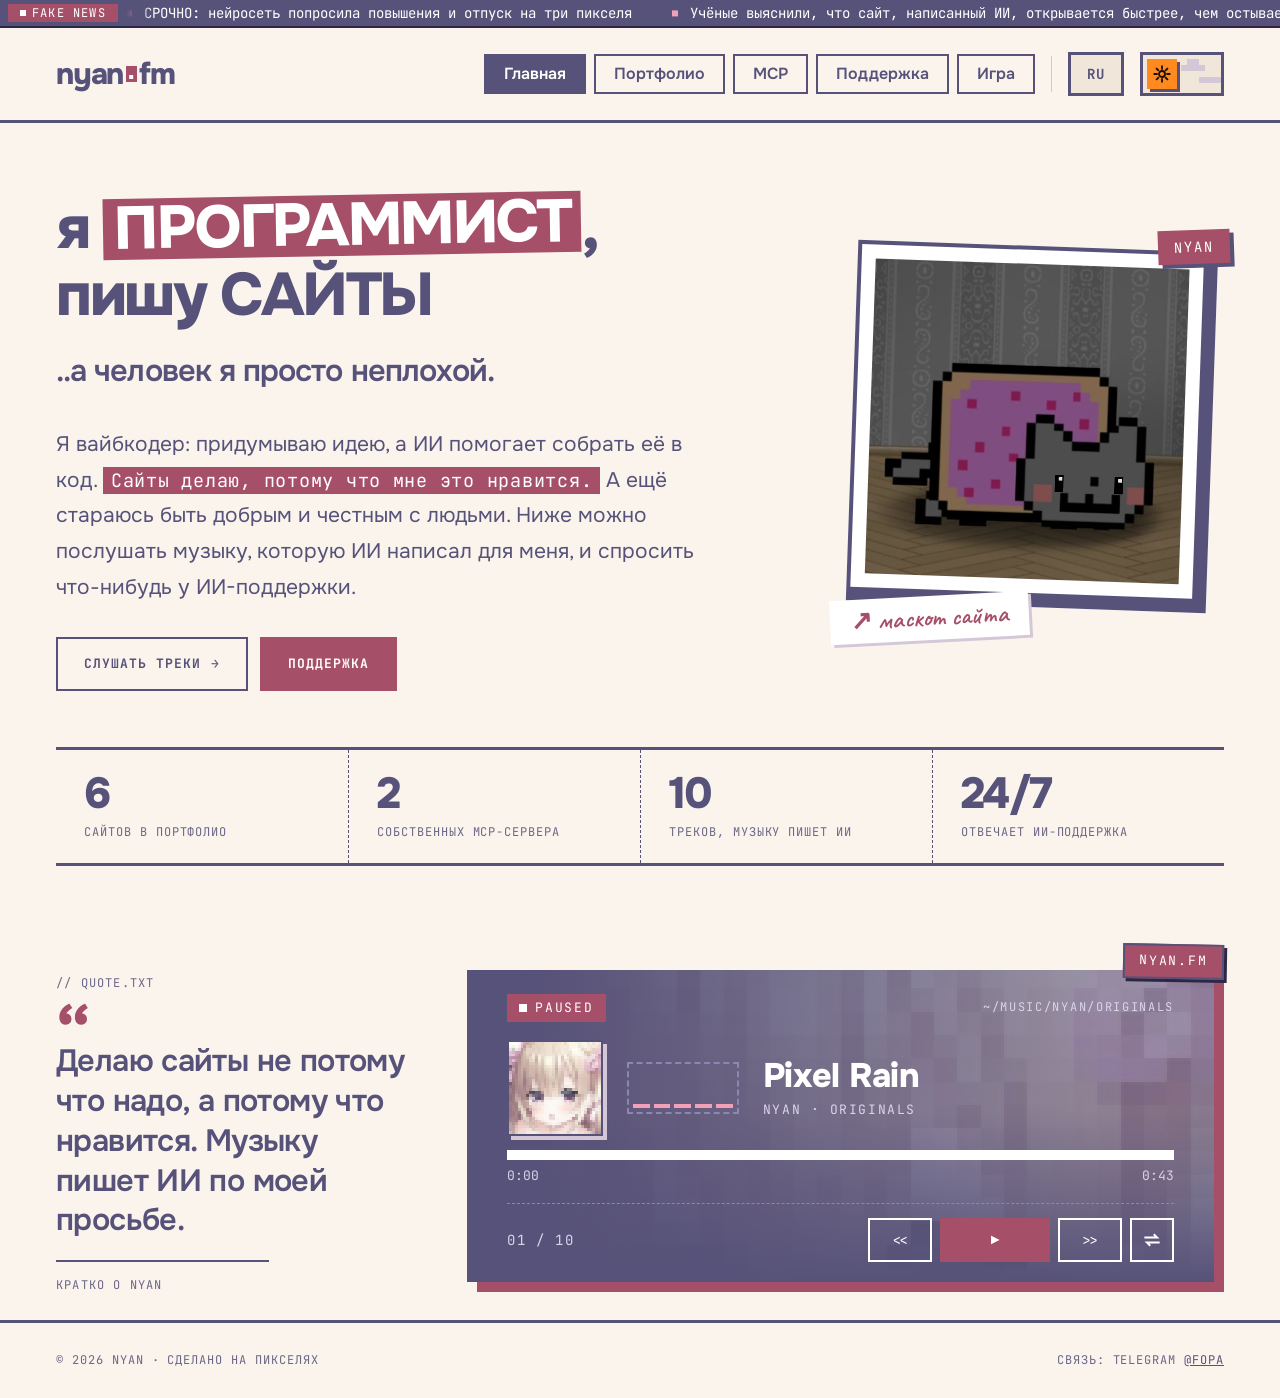
==== index.html @ 2ff84d1d "Rename brand FOPKA to NYAN Co-Authored-By: Claude Sonnet 5.5 <noreply@anthropic.com>" ====
<!doctype html>
<html lang="ru">
<head>
  <meta charset="utf-8">
  <meta name="viewport" content="width=device-width, initial-scale=1">
  <title>NYAN</title>
  <meta name="description" content="Пиксельный уголок NYAN: музыка, цитаты и ИИ-поддержка">
  <link rel="canonical" href="https://aleks-fw.github.io/mysite/">
  <meta property="og:type" content="website">
  <meta property="og:title" content="NYAN">
  <meta property="og:description" content="Пиксельный уголок NYAN: музыка, цитаты, игра и ИИ-поддержка">
  <meta property="og:url" content="https://aleks-fw.github.io/mysite/">
  <meta property="og:image" content="https://aleks-fw.github.io/mysite/cat-open.png">
  <meta name="twitter:card" content="summary">
  <script>
    // по умолчанию светлая тема; при переходе между страницами она приходит из ссылки (?theme=), при обновлении страницы сбрасывается на светлую
    var t = "light", m = /[?&]theme=(dark|light)/.exec(location.search), nav = null;
    try { nav = performance.getEntriesByType("navigation")[0]; } catch (e) {}
    if (m && !(nav && nav.type === "reload")) t = m[1];
    document.documentElement.setAttribute("data-theme", t);
  </script>
  <link rel="stylesheet" href="fonts/fonts.css">
  <link rel="icon" href="data:image/svg+xml,%3Csvg%20xmlns=%22http://www.w3.org/2000/svg%22%20viewBox=%220%200%208%208%22%20shape-rendering=%22crispEdges%22%3E%3Crect%20width=%228%22%20height=%228%22%20fill=%22%23575279%22/%3E%3Crect%20x=%221%22%20y=%221%22%20width=%221%22%20height=%221%22%20fill=%22%23faf4ed%22/%3E%3Crect%20x=%221%22%20y=%222%22%20width=%221%22%20height=%221%22%20fill=%22%23faf4ed%22/%3E%3Crect%20x=%221%22%20y=%223%22%20width=%221%22%20height=%221%22%20fill=%22%23faf4ed%22/%3E%3Crect%20x=%221%22%20y=%224%22%20width=%221%22%20height=%221%22%20fill=%22%23faf4ed%22/%3E%3Crect%20x=%221%22%20y=%225%22%20width=%221%22%20height=%221%22%20fill=%22%23faf4ed%22/%3E%3Crect%20x=%224%22%20y=%221%22%20width=%221%22%20height=%221%22%20fill=%22%23faf4ed%22/%3E%3Crect%20x=%224%22%20y=%222%22%20width=%221%22%20height=%221%22%20fill=%22%23faf4ed%22/%3E%3Crect%20x=%224%22%20y=%223%22%20width=%221%22%20height=%221%22%20fill=%22%23faf4ed%22/%3E%3Crect%20x=%224%22%20y=%224%22%20width=%221%22%20height=%221%22%20fill=%22%23faf4ed%22/%3E%3Crect%20x=%224%22%20y=%225%22%20width=%221%22%20height=%221%22%20fill=%22%23faf4ed%22/%3E%3Crect%20x=%222%22%20y=%222%22%20width=%221%22%20height=%221%22%20fill=%22%23faf4ed%22/%3E%3Crect%20x=%222%22%20y=%223%22%20width=%221%22%20height=%221%22%20fill=%22%23faf4ed%22/%3E%3Crect%20x=%223%22%20y=%223%22%20width=%221%22%20height=%221%22%20fill=%22%23faf4ed%22/%3E%3Crect%20x=%223%22%20y=%224%22%20width=%221%22%20height=%221%22%20fill=%22%23faf4ed%22/%3E%3Crect%20x=%225%22%20y=%225%22%20width=%222%22%20height=%222%22%20fill=%22%23a64f69%22/%3E%3Crect%20x=%225%22%20y=%226%22%20width=%221%22%20height=%221%22%20fill=%22%23ffffff%22/%3E%3C/svg%3E">
  <link rel="stylesheet" href="style.css">
  <link rel="stylesheet" href="game/game.css">
  <link rel="stylesheet" href="tracks-menu.css">
</head>
<body id="top">
  <div class="news" role="region" aria-label="Новости">
    <div class="news__label">FAKE NEWS</div>
    <div class="news__view">
      <div class="news__move">
      <div class="news__track"><span>СРОЧНО: нейросеть попросила повышения и отпуск на три пикселя</span><span>Учёные выяснили, что сайт, написанный ИИ, открывается быстрее, чем остывает чай</span><span>Курс пиксельного рубля вырос на 2 квадрата</span><span>Ночью в игре «Антивирус» заметили вирус, который сам себя ловит. Мы его не трогали</span><span>Поддержка NYAN отвечает так быстро, что иногда успевает ответить до вопроса</span><span>В Москве задержан баг: он выдавал себя за фичу</span><span>Эксперты советуют: если сайт не открывается, нажмите F5 и подумайте о хорошем</span></div>
      <div class="news__track" aria-hidden="true"><span>СРОЧНО: нейросеть попросила повышения и отпуск на три пикселя</span><span>Учёные выяснили, что сайт, написанный ИИ, открывается быстрее, чем остывает чай</span><span>Курс пиксельного рубля вырос на 2 квадрата</span><span>Ночью в игре «Антивирус» заметили вирус, который сам себя ловит. Мы его не трогали</span><span>Поддержка NYAN отвечает так быстро, что иногда успевает ответить до вопроса</span><span>В Москве задержан баг: он выдавал себя за фичу</span><span>Эксперты советуют: если сайт не открывается, нажмите F5 и подумайте о хорошем</span></div>
      </div>
    </div>
  </div>

  <header class="top">
    <div class="wrap top__in">
      <a class="logo" href="#top" aria-label="NYAN, на главную">nyan<i class="logo__dot" aria-hidden="true"></i>fm</a>
      <div class="top__right">
        <nav class="nav" aria-label="Разделы">
          <a class="nav__a is-active" href="#top">Главная</a>
          <a class="nav__a" href="#/portfolio">Портфолио</a>
          <a class="nav__a" href="#/mcp">MCP</a>
          <a class="nav__a" href="#/support">Поддержка</a>
          <a class="nav__a" href="#/game" id="gameLink">Игра</a>
        </nav>
        <span class="top__sep" aria-hidden="true"></span>
        <div class="lang-slot"><button class="lang" id="lang" type="button" aria-label="Сменить язык" title="Сменить язык"><span class="lang__next" aria-hidden="true">EN</span><span class="lang__cur">RU</span></button></div>
        <button class="theme" id="theme" type="button" aria-label="Сменить тему" aria-pressed="false" title="Сменить тему"><span class="theme__sky" aria-hidden="true"></span><span class="theme__thumb" aria-hidden="true"><svg class="theme__sun" viewBox="0 0 24 24" width="18" height="18" aria-hidden="true" fill="none" stroke="currentColor" stroke-width="2.4" stroke-linecap="square"><circle cx="12" cy="12" r="4"/><path d="M12 2v3M12 19v3M2 12h3M19 12h3M4.9 4.9l2.1 2.1M17 17l2.1 2.1M4.9 19.1L7 17M17 7l2.1-2.1"/></svg><svg class="theme__moon" viewBox="0 0 24 24" width="18" height="18" aria-hidden="true" fill="none" stroke="currentColor" stroke-width="2.4" stroke-linejoin="miter"><path d="M20 14.5A8.5 8.5 0 0 1 9.5 4 8.5 8.5 0 1 0 20 14.5z"/></svg></span></button>
      </div>
    </div>
  </header>

  <main class="wrap">
    <div class="view" data-view="home">
    <section class="hero" id="home">
      <div class="hero__text">
        <h1><span class="nw">я <span class="mark">ПРОГРАММИСТ</span>,</span><br><span class="nw">пишу САЙТЫ</span></h1>
        <p class="sub-h">..а человек я просто неплохой.</p>
        <p class="lead">Я вайбкодер: придумываю идею, а ИИ помогает собрать её в код. <span class="hl">Сайты делаю, потому что мне это нравится.</span> А ещё стараюсь быть добрым и честным с людьми. Ниже можно послушать музыку, которую ИИ написал для меня, и спросить что-нибудь у ИИ-поддержки.</p>
        <div class="hero__btns">
          <button class="hbtn" id="openTracks" type="button" aria-haspopup="dialog">Слушать треки &rarr;</button>
          <button class="hbtn hbtn--pink" id="heroChat" type="button">Поддержка</button>
        </div>
      </div>
      <figure class="photo">
        <span class="photo__tag">NYAN</span>
        <div class="photo__frame">
          <img class="cat cat--open" src="cat-open.png" width="511" height="513" alt="Пиксельный кот на тосте с радугой, глаза открыты">
          <img class="cat cat--closed" src="cat-closed.png" width="511" height="513" alt="Пиксельный кот на тосте с радугой спит, глаза закрыты">
        </div>
        <figcaption class="photo__cap">&#8599; маскот сайта</figcaption>
      </figure>
    </section>

    <div class="stats" role="list">
      <div class="stat" role="listitem"><b>6</b><span>сайтов в портфолио</span></div>
      <div class="stat" role="listitem"><b>2</b><span>собственных MCP-сервера</span></div>
      <div class="stat" role="listitem"><b>10</b><span>треков, музыку пишет ИИ</span></div>
      <div class="stat" role="listitem"><b>24/7</b><span>отвечает ИИ-поддержка</span></div>
    </div>

    <div class="screen2" id="music">
    <div class="row">
      <figure class="quote">
        <div class="cap">// QUOTE.TXT</div>
        <blockquote>
          <span class="quote__mark" aria-hidden="true">&ldquo;</span>
          Делаю сайты не потому что надо, а потому что нравится. Музыку пишет ИИ по моей просьбе.
        </blockquote>
        <div class="quote__line"></div>
        <figcaption class="cap">КРАТКО О NYAN</figcaption>
      </figure>

      <section class="player" aria-label="Музыкальный плеер">
        <div class="player__bg" id="playerBg" aria-hidden="true"></div>
        <span class="stamp">NYAN.FM</span>
        <div class="player__top">
          <span class="state" id="state"><i></i><b id="stateText">PAUSED</b></span>
          <span class="path">~/MUSIC/NYAN/ORIGINALS</span>
        </div>
        <div class="player__main">
          <img class="cover" id="cover" src="img/tracks/a1.png" width="96" height="96" alt="Аватарка трека">
          <div class="eq" id="eq" aria-hidden="true"><i></i><i></i><i></i><i></i><i></i></div>
          <div class="meta">
            <div class="title" id="title">Pixel Rain</div>
            <div class="sub" id="sub">NYAN · ORIGINALS</div>
          </div>
        </div>
        <div class="bar" id="bar" role="progressbar" aria-label="Прогресс трека" aria-valuemin="0" aria-valuemax="100" aria-valuenow="0"><div class="bar__fill" id="fill"></div></div>
        <div class="times"><span id="tCur">0:00</span><span id="tTot">0:00</span></div>
        <div class="player__foot">
          <span class="num" id="num">01 / 10</span>
          <div class="ctl">
            <button class="pbtn" id="prev" type="button" aria-label="Предыдущий трек">&lt;&lt;</button>
            <button class="pbtn pbtn--main" id="play" type="button" aria-label="Играть или пауза">&#9654;</button>
            <button class="pbtn" id="next" type="button" aria-label="Следующий трек">&gt;&gt;</button>
            <button class="pbtn pbtn--mode" id="mode" data-modebtn type="button"><svg class="m-repeat" viewBox="0 0 24 24" width="20" height="20" aria-hidden="true" fill="none" stroke="currentColor" stroke-width="2.4" stroke-linecap="square"><path d="M4 9h14l-3-3M20 15H6l3 3"/></svg><svg class="m-order" viewBox="0 0 24 24" width="20" height="20" aria-hidden="true" fill="none" stroke="currentColor" stroke-width="2.4" stroke-linecap="square"><path d="M4 5v14M8 12h12m-5-5l5 5-5 5"/></svg><svg class="m-random" viewBox="0 0 24 24" width="20" height="20" aria-hidden="true" fill="none" stroke="currentColor" stroke-width="2.4" stroke-linecap="square"><path d="M3 7h4l10 10h4M3 17h4l3-3M14 10l3-3h4M18 4l3 3-3 3M18 14l3 3-3 3"/></svg></button>
          </div>
        </div>
      </section>
    </div>
    </div>
    </div>

    <div class="view" data-view="portfolio" hidden>
    <section class="folio" aria-labelledby="folioTitle">
      <div class="folio__head">
        <h2 role="heading" aria-level="1" id="folioTitle">мои <span class="mark mark--sm">РАБОТЫ</span></h2>
        <p class="cap">// PORTFOLIO &middot; сайты и MCP-серверы</p>
      </div>
      <ul class="folio__grid">
        <li class="work">
          <span class="work__tag">САЙТ</span>
          <h2>Анна Светлова, семейный психолог</h2>
          <p>Сайт для индивидуальных и семейных консультаций.</p>
          <a class="work__link" href="https://aleks-fw.github.io/psix-sait/" target="_blank" rel="noopener">Открыть &rarr;</a>
        </li>
        <li class="work">
          <span class="work__tag">САЙТ</span>
          <h2>BASELINE, дома под ключ</h2>
          <p>Сайт строительной компании, которая строит дома под ключ.</p>
          <a class="work__link" href="https://aleks-fw.github.io/stroy-sait/" target="_blank" rel="noopener">Открыть &rarr;</a>
        </li>
        <li class="work">
          <span class="work__tag">САЙТ</span>
          <h2>Здрасьте, гости</h2>
          <p>Сайт кафе в городе: меню, отзывы, контакты.</p>
          <a class="work__link" href="https://aleks-fw.github.io/demo-cafe/" target="_blank" rel="noopener">Открыть &rarr;</a>
        </li>
        <li class="work">
          <span class="work__tag">САЙТ</span>
          <h2>FORGE Athletic Club</h2>
          <p>Сайт фитнес-клуба с тренировками.</p>
          <a class="work__link" href="https://aleks-fw.github.io/sport-demo/" target="_blank" rel="noopener">Открыть &rarr;</a>
        </li>
        <li class="work">
          <span class="work__tag">САЙТ</span>
          <h2>NOVA</h2>
          <p>Учебный интернет-магазин одежды.</p>
          <a class="work__link" href="https://aleks-fw.github.io/market/" target="_blank" rel="noopener">Открыть &rarr;</a>
        </li>
        <li class="work">
          <span class="work__tag">САЙТ</span>
          <h2>Hairbar, барбершоп</h2>
          <p>Сайт стильного и модного барбершопа в Краснодаре.</p>
          <a class="work__link" href="https://aleks657111-maker.github.io/Hairbar/" target="_blank" rel="noopener">Открыть &rarr;</a>
        </li>
        <li class="work work--mcp">
          <span class="work__tag">MCP</span>
          <h2>CodeCheck MCP</h2>
          <p>Проверяет готовый сайт в настоящем браузере и находит проблемы с доступностью, скоростью, безопасностью и SEO.</p>
          <a class="work__link" href="https://github.com/aleks-fw/CodeCheck-MCP" target="_blank" rel="noopener">GitHub &rarr;</a>
        </li>
        <li class="work work--mcp">
          <span class="work__tag">MCP</span>
          <h2>CodeQuest MCP</h2>
          <p>Превращает работу над кодом в RPG: уровень, опыт и квесты из реальных проблем в коде.</p>
          <a class="work__link" href="https://github.com/aleks-fw/rpg-game-MCP" target="_blank" rel="noopener">GitHub &rarr;</a>
        </li>
      </ul>
    </section>
    </div>

    <div class="view" data-view="mcp" hidden>
    <section class="mcpp" aria-labelledby="mcpTitle">
      <div class="mcpp__head">
        <h2 role="heading" aria-level="1" id="mcpTitle">мои <span class="mark mark--sm">MCP</span>-серверы</h2>
        <p class="cap">// инструменты, которые я сделал</p>
      </div>
      <div class="mcpp__grid">
        <article class="win">
          <div class="win__bar"><svg class="win__icon" viewBox="0 0 24 24" width="20" height="20" aria-hidden="true" fill="none" stroke="currentColor" stroke-width="2" stroke-linecap="round" stroke-linejoin="round"><circle cx="11" cy="11" r="7"/><path d="M21 21l-4.3-4.3"/><path d="M8 11l2.2 2.2L14.5 9"/></svg><span>codecheck-mcp</span><button class="win__tag" type="button" title="Нажми, чтобы сменить написание">MCP</button><b class="win__px" aria-hidden="true"><s></s><s></s><s></s></b></div>
          <div class="win__body">
            <p class="win__kind">Проверка сайтов</p>
            <h2>CodeCheck MCP</h2>
            <p class="win__text">Проверяет готовый сайт в настоящем браузере на разных размерах экрана и находит проблемы. К каждой находке прикладывает скриншот, чтобы ИИ мог сразу её исправить.</p>
            <div class="win__url">
              <a class="win__link" href="https://github.com/aleks-fw/CodeCheck-MCP" target="_blank" rel="noopener">https://github.com/aleks-fw/CodeCheck-MCP</a>
              <button class="copy" type="button" data-copy="https://github.com/aleks-fw/CodeCheck-MCP" aria-label="Скопировать ссылку" title="Скопировать ссылку"><svg class="copy__ico copy__ico--copy" viewBox="0 0 24 24" width="22" height="22" aria-hidden="true" fill="none" stroke="currentColor" stroke-width="2" stroke-linejoin="round"><rect x="9" y="9" width="12" height="12" rx="2"/><path d="M5 15H4a1 1 0 0 1-1-1V4a1 1 0 0 1 1-1h10a1 1 0 0 1 1 1v1"/></svg><svg class="copy__ico copy__ico--ok" viewBox="0 0 24 24" width="22" height="22" aria-hidden="true" fill="none" stroke="currentColor" stroke-width="2.5" stroke-linecap="round" stroke-linejoin="round"><path d="M5 12.5l4.5 4.5L19 7.5"/></svg></button>
            </div>
            <ul class="win__chips"><li>Браузер Playwright</li><li>Доступность</li><li>Скорость</li><li>Безопасность</li><li>SEO</li></ul>
          </div>
        </article>
        <article class="win">
          <div class="win__bar"><svg class="win__icon" viewBox="0 0 24 24" width="20" height="20" aria-hidden="true" fill="none" stroke="currentColor" stroke-width="2" stroke-linecap="round" stroke-linejoin="round"><path d="M12 3l2.7 5.6 6.1.9-4.4 4.3 1 6.1L12 17l-5.4 2.9 1-6.1L3.2 9.5l6.1-.9L12 3z"/></svg><span>codequest-mcp</span><button class="win__tag" type="button" title="Нажми, чтобы сменить написание">MCP</button><b class="win__px" aria-hidden="true"><s></s><s></s><s></s></b></div>
          <div class="win__body">
            <p class="win__kind">Игра для разработчика</p>
            <h2>CodeQuest MCP</h2>
            <p class="win__text">Превращает работу над кодом в RPG: у проекта есть уровень, опыт и квесты из реальных проблем в коде. Опыт даётся только после того, как проверка подтвердила, что проблема исправлена.</p>
            <div class="win__url">
              <a class="win__link" href="https://github.com/aleks-fw/rpg-game-MCP" target="_blank" rel="noopener">https://github.com/aleks-fw/rpg-game-MCP</a>
              <button class="copy" type="button" data-copy="https://github.com/aleks-fw/rpg-game-MCP" aria-label="Скопировать ссылку" title="Скопировать ссылку"><svg class="copy__ico copy__ico--copy" viewBox="0 0 24 24" width="22" height="22" aria-hidden="true" fill="none" stroke="currentColor" stroke-width="2" stroke-linejoin="round"><rect x="9" y="9" width="12" height="12" rx="2"/><path d="M5 15H4a1 1 0 0 1-1-1V4a1 1 0 0 1 1-1h10a1 1 0 0 1 1 1v1"/></svg><svg class="copy__ico copy__ico--ok" viewBox="0 0 24 24" width="22" height="22" aria-hidden="true" fill="none" stroke="currentColor" stroke-width="2.5" stroke-linecap="round" stroke-linejoin="round"><path d="M5 12.5l4.5 4.5L19 7.5"/></svg></button>
            </div>
            <ul class="win__chips"><li>Уровни 1–50</li><li>Опыт и статы</li><li>Квесты из кода</li><li>Проверка сканером</li></ul>
          </div>
        </article>
      </div>
    </section>
    </div>

    <div class="view" data-view="support" hidden>
    <section class="help" aria-labelledby="helpTitle">
      <div class="os os--center">
        <span class="stamp">SUPPORT.SH</span>
        <h2 role="heading" aria-level="1" id="helpTitle">ИИ-<span class="mark mark--sm">ПОДДЕРЖКА</span></h2>
        <p>Если что-то непонятно, спроси помощника. Он отвечает сразу, в любое время. Пока он работает по готовым ответам, настоящую нейросеть подключим позже.</p>
        <button class="btn btn--pink btn--big" id="openChat" type="button">ПОДДЕРЖКА</button>
        <span class="status"><i class="dot"></i> онлайн</span>
        <pre class="term" aria-hidden="true">$ uname -a
&gt; nyan-os 1.0
$ ./support.sh
[ INFO  ]  loading answers
[ INFO  ]  mounting /home/fopa
[ READY ]  welcome back</pre>
      </div>
    </section>
    </div>
    <div class="view" data-view="game" hidden>
      <section class="game" id="gameRoot" aria-label="Игра"></section>
    </div>
  </main>

  <footer class="foot">
    <div class="wrap"><span>© 2026 NYAN · сделано на пикселях</span><span id="contact">Связь: Telegram <a href="https://t.me/fopa">@fopa</a></span></div>
  </footer>

  <div class="mini" id="mini" role="region" aria-label="Мини-плеер" hidden>
    <div class="player__bg mini__bg" id="miniBg" aria-hidden="true"></div>
    <div class="mini__eq" id="miniEq" aria-hidden="true"><i></i><i></i><i></i></div>
    <div class="mini__meta"><b id="miniTitle">Pixel Rain</b><span id="miniTime">0:00</span></div>
    <button class="mini__btn" id="miniPrev" type="button" aria-label="Предыдущий трек">&lt;&lt;</button>
    <button class="mini__btn mini__btn--main" id="miniPlay" type="button" aria-label="Играть или пауза">&#9654;</button>
    <button class="mini__btn" id="miniNext" type="button" aria-label="Следующий трек">&gt;&gt;</button>
    <button class="mini__close" id="miniClose" type="button" aria-label="Закрыть мини-плеер" title="Закрыть">X</button>
    <div class="mini__bar" aria-hidden="true"><div class="mini__fill" id="miniFill"></div></div>
  </div>

  <div class="tmenu" id="tmenu" hidden>
    <div class="tmenu__back" data-tclose></div>
    <div class="tmenu__box" role="dialog" aria-modal="true" aria-labelledby="tmenuTitle">
      <div class="tmenu__head">
        <button class="tmenu__x tmenu__back-btn" id="tdetBack" type="button" hidden>&larr; Назад</button>
        <h2 id="tmenuTitle">Треки</h2>
        <button class="tmenu__x" type="button" data-tclose aria-label="Закрыть">X</button>
      </div>
      <ol class="tmenu__list" id="tmenuList"></ol>
      <section class="tdet" id="tdet" hidden aria-label="Плеер трека">
        <img class="tdet__art" id="tdetArt" src="img/tracks/a1.png" width="256" height="256" alt="">
        <div class="tdet__meta"><span class="tdet__n" id="tdetN">01</span><b class="tdet__t" id="tdetT"></b><span class="tdet__m" id="tdetM"></span></div>
        <div class="tdet__bar" id="tdetBar" role="slider" tabindex="0" aria-label="Перемотка" aria-valuemin="0" aria-valuemax="100" aria-valuenow="0"><div class="tdet__fill" id="tdetFill"></div></div>
        <div class="tdet__times"><span id="tdetCur">0:00</span><span id="tdetTot">0:00</span></div>
        <div class="tdet__ctl">
          <button class="tmenu__x" id="tdetPrev" type="button" aria-label="Предыдущий трек">&lt;&lt;</button>
          <button class="tmenu__x tdet__play" id="tdetPlay" type="button" aria-label="Играть или пауза">&#9654;</button>
          <button class="tmenu__x" id="tdetNext" type="button" aria-label="Следующий трек">&gt;&gt;</button>
          <button class="tmenu__x tdet__mode" id="tdetMode" data-modebtn type="button"><svg class="m-repeat" viewBox="0 0 24 24" width="20" height="20" aria-hidden="true" fill="none" stroke="currentColor" stroke-width="2.4" stroke-linecap="square"><path d="M4 9h14l-3-3M20 15H6l3 3"/></svg><svg class="m-order" viewBox="0 0 24 24" width="20" height="20" aria-hidden="true" fill="none" stroke="currentColor" stroke-width="2.4" stroke-linecap="square"><path d="M4 5v14M8 12h12m-5-5l5 5-5 5"/></svg><svg class="m-random" viewBox="0 0 24 24" width="20" height="20" aria-hidden="true" fill="none" stroke="currentColor" stroke-width="2.4" stroke-linecap="square"><path d="M3 7h4l10 10h4M3 17h4l3-3M14 10l3-3h4M18 4l3 3-3 3M18 14l3 3-3 3"/></svg></button>
        </div>
        <div class="tdet__rate" id="tdetRate" role="group" aria-label="Скорость"></div>
      </section>
    </div>
  </div>

  <div class="modal" id="modal" hidden>
    <div class="modal__back" data-close></div>
    <div class="chat" role="dialog" aria-modal="true" aria-labelledby="chatTitle">
      <div class="chat__head">
        <span id="chatTitle">ИИ-ПОДДЕРЖКА</span>
        <button class="snd" id="sound" type="button" aria-pressed="true">ЗВУК: ВКЛ</button>
        <button class="x" type="button" data-close aria-label="Закрыть">X</button>
      </div>
      <div class="chat__log" id="log" aria-live="polite"></div>
      <div class="chat__quick" id="quick"></div>
      <form class="chat__form" id="form" autocomplete="off">
        <input id="input" type="text" maxlength="300" placeholder="Напиши вопрос..." aria-label="Сообщение">
        <button class="btn btn--yellow" type="submit">ОК</button>
      </form>
    </div>
  </div>

  <script src="sfx.js"></script>
  <script src="lang.js"></script>
  <script src="theme.js"></script>
  <script src="copy.js"></script>
  <script src="chat.js"></script>
  <script src="tracks-data.js"></script>
  <script src="script.js"></script>
  <script src="tracks-menu.js"></script>
  <script src="game/three.min.js"></script>
  <script src="game/logic.js"></script>
  <script src="game/engine.js"></script>
  <script src="game/audio.js"></script>
  <script src="game/world.js"></script>
  <script src="game/bosses.js"></script>
  <script src="game/play.js"></script>
  <script src="game/lobby.js"></script>
  <script src="game/intro3d.js"></script>
  <script src="game/intro.js"></script>
</body>
</html>
---- fonts/fonts.css ----
@font-face {
  font-family: 'Caveat';
  font-style: normal;
  font-weight: 600;
  font-display: swap;
  src: url(caveat_1.ttf) format('truetype');
}
@font-face {
  font-family: 'JetBrains Mono';
  font-style: normal;
  font-weight: 400;
  font-display: swap;
  src: url(jetbrainsmono_2.ttf) format('truetype');
}
@font-face {
  font-family: 'JetBrains Mono';
  font-style: normal;
  font-weight: 700;
  font-display: swap;
  src: url(jetbrainsmono_3.ttf) format('truetype');
}
@font-face {
  font-family: 'Onest';
  font-style: normal;
  font-weight: 400;
  font-display: swap;
  src: url(onest_4.ttf) format('truetype');
}
@font-face {
  font-family: 'Onest';
  font-style: normal;
  font-weight: 600;
  font-display: swap;
  src: url(onest_5.ttf) format('truetype');
}
@font-face {
  font-family: 'Onest';
  font-style: normal;
  font-weight: 800;
  font-display: swap;
  src: url(onest_6.ttf) format('truetype');
}
---- style.css ----
:root {
  --bg: #faf4ed;
  --bg2: #f0e6d9;
  --line: #575279;
  --line-d: #d4c8d8;
  --ink-d: #2b2745;
  --pink: #a64f69;
  --pink-l: #f2a0b8;
  --orange: #ff8a1f;
  --orange-d: #b85200;
  --text: #575279;
  --muted: #6b6788;
  --sans: "Onest", system-ui, sans-serif;
  --mono: "JetBrains Mono", ui-monospace, monospace;
  --gap: 8px;
  --section: 88px;
  --block: #575279;
  --paper: #ffffff;
  --pink-t: #a64f69;
  --pink-h: #8f4259;
  --on-pink: #ffffff;
}
:root[data-theme="dark"] {
  --bg: #1d1d1f;
  --bg2: #2b2b2e;
  --line: #8e86c9;
  --line-d: #404044;
  --block: #343437;
  --paper: #2b2b2e;
  --ink-d: #0e0e0f;
  --text: #efe6dc;
  --muted: #a9a3c4;
  /* в тёмной теме акценты мягкие, пастельные: розовый заменён на небесно-голубой, оранжевый на масляно-жёлтый */
  --pink: #9cc8f0;
  --pink-l: #d2e6f9;
  --pink-t: #9cc8f0;
  --pink-h: #84b6e4;
  --on-pink: #1b1a2e;
  --orange: #f3d88c;
  --orange-d: #c9a84e;
  color-scheme: dark;
}
* { box-sizing: border-box; margin: 0; padding: 0; }
html { scroll-behavior: smooth; scroll-padding-top: 24px; }
body {
  background: var(--bg);
  color: var(--text);
  font-family: var(--sans);
  font-size: 20px;
  line-height: 1.6;
  min-height: 100vh;
  display: flex;
  flex-direction: column;
  -webkit-font-smoothing: antialiased;
  transition: background-color .2s, color .2s;
}
.wrap { width: 100%; max-width: 1520px; margin: 0 auto; padding: 0 56px; }
main { flex: 1; padding-bottom: var(--section); }
.mono { font-family: var(--mono); }

/* news ticker */
.news { display: flex; align-items: stretch; background: var(--block); color: #fff; border-bottom: 2px solid var(--ink-d); overflow: hidden; font-family: var(--mono); font-size: 14px; line-height: 1; }
.news__label { flex: none; display: flex; align-items: center; gap: 6px; background: var(--pink); color: var(--on-pink); font-size: 12px; letter-spacing: .1em; padding: 0 12px; margin: 4px 0 4px 8px; z-index: 1; }
.news__label::before { content: ""; width: 6px; height: 6px; background: var(--on-pink); }
.news__view { flex: 1; overflow: hidden; display: flex; align-items: center; padding: 6px 0; margin-left: 8px; -webkit-mask-image: linear-gradient(90deg, transparent, #000 28px); mask-image: linear-gradient(90deg, transparent, #000 28px); }
.news__move { display: flex; flex: none; animation: ticker 60s linear infinite; }
.news__track { display: flex; flex: none; white-space: nowrap; }
.news__track span { padding-right: 40px; }
.news__track span::before { content: "■"; color: var(--pink-l); margin-right: 12px; font-size: 10px; vertical-align: 1px; }
@keyframes ticker { to { transform: translateX(-50%); } }

/* header */
.top { border-bottom: 3px solid var(--line); background: var(--bg); }
.top__in { display: flex; align-items: center; justify-content: space-between; gap: 16px; padding-top: 24px; padding-bottom: 24px; }
.logo { display: inline-flex; align-items: center; font-weight: 800; font-size: 30px; letter-spacing: -0.04em; color: var(--text); text-decoration: none; line-height: 1; }
.logo__dot { position: relative; background: var(--pink); width: .38em; height: .56em; margin: 0 .08em; display: inline-block; }
.logo__dot::after { content: ""; position: absolute; left: 50%; bottom: .12em; width: .12em; height: .12em; background: var(--on-pink); transform: translateX(-50%); }
.nav { display: flex; gap: 8px; flex-wrap: wrap; justify-content: flex-end; }
.nav__a { font-family: var(--sans); font-weight: 600; font-size: 16px; letter-spacing: 0; color: var(--text); text-decoration: none; border: 2px solid var(--line); padding: 8px 18px; line-height: 1.2; transition: background .1s, color .1s; }
.nav__a:hover { background: var(--bg2); }
.nav__a.is-active { background: var(--block); color: #fff; }
.nav__a:focus-visible { outline: 3px solid var(--orange); outline-offset: 2px; }


/* theme toggle */
.top__right { display: flex; align-items: center; gap: 16px; }
.top__sep { width: 1px; height: 36px; background: var(--line-d); }
.theme { position: relative; flex: none; width: 84px; height: 44px; border: 3px solid var(--line); background: var(--bg2); color: var(--ink-d); cursor: pointer; padding: 0; overflow: hidden; transition: background .2s; }
.theme:focus-visible { outline: 3px solid var(--orange); outline-offset: 3px; }
/* небо: днём пиксельные облака, ночью пиксельные звёзды */
.theme__sky { position: absolute; top: 0; left: 0; width: 4px; height: 4px; background: transparent; transition: transform .35s steps(5); }
.theme__sky::before { content: ""; position: absolute; left: 38px; top: 10px; width: 6px; height: 6px; background: var(--line-d); box-shadow: 6px 0 var(--line-d), 12px 0 var(--line-d), 18px 0 var(--line-d), 6px -6px var(--line-d), 12px -6px var(--line-d), 18px 12px var(--line-d), 24px 12px var(--line-d), 30px 12px var(--line-d), 36px 12px var(--line-d); }
.theme__thumb { position: absolute; top: 4px; left: 4px; width: 30px; height: 30px; display: grid; place-items: center; background: var(--orange); color: #1a0d00; box-shadow: 3px 3px 0 var(--line); transition: transform .35s steps(5), background .2s; }
.theme__moon { display: none; }
.theme:hover .theme__thumb { filter: brightness(1.08); }
.theme:active .theme__thumb { transform: translate(2px, 2px); box-shadow: 1px 1px 0 var(--line); }
:root[data-theme="dark"] .theme { background: var(--ink-d); }
:root[data-theme="dark"] .theme__thumb { transform: translateX(42px); background: var(--orange); box-shadow: none; }
:root[data-theme="dark"] .theme:active .theme__thumb { transform: translate(44px, 2px); }
:root[data-theme="dark"] .theme__sun { display: none; }
:root[data-theme="dark"] .theme__moon { display: block; }
:root[data-theme="dark"] .theme__sky::before { left: 8px; top: 8px; width: 3px; height: 3px; background: #fff; box-shadow: 14px 9px #fff, 24px 2px #fff, 30px 16px var(--pink-l), 6px 20px var(--pink-l), 20px 24px #fff; }
@media (prefers-reduced-motion: reduce) { .theme__thumb, .theme__sky { transition: none; } }

/* переключатель языка: «3D-платформа» — кнопка стоит низко, при наведении поднимается на столбике и показывает второй язык */
.lang-slot { position: relative; flex: none; width: 56px; height: 44px; z-index: 5; }
.lang { position: absolute; bottom: 0; right: 0; width: 56px; height: 44px; padding: 0; border: 0; background: none; cursor: pointer; color: var(--text); font-family: var(--mono); font-weight: 700; font-size: 14px; letter-spacing: .06em; }
.lang:focus-visible { outline: 3px solid var(--orange); outline-offset: 6px; }
/* плита-основание: тонкая, видна только при наведении */
.lang::before { content: ""; position: absolute; left: 0; right: 0; bottom: 0; height: 0; background: var(--line); transition: height .3s steps(5); }
.lang:hover::before, .lang:focus-visible::before { height: 6px; }
/* столбик между плитой и кнопкой */
.lang::after { content: ""; position: absolute; left: 9px; right: 9px; bottom: 3px; height: 0; background: repeating-linear-gradient(0deg, var(--line) 0 3px, var(--line-d) 3px 6px); border-left: 3px solid var(--line); border-right: 3px solid var(--line); box-sizing: border-box; transition: height .3s steps(5); }
.lang:hover::after, .lang:focus-visible::after { height: 19px; }
/* верхняя «крышка»: обе надписи на одной плоскости */
.lang__cur, .lang__next { position: absolute; left: 0; right: 0; bottom: 0; height: 44px; display: flex; align-items: center; justify-content: center; box-sizing: border-box; border: 3px solid var(--line); transition: transform .3s steps(5); }
.lang__cur { background: var(--bg2); }
.lang__next { background: var(--pink); color: var(--on-pink); visibility: hidden; }
.lang__next::before { content: "↑"; margin-right: 5px; }
.lang:hover .lang__cur, .lang:hover .lang__next, .lang:focus-visible .lang__cur, .lang:focus-visible .lang__next { transform: translateY(-22px); }
.lang:hover .lang__cur, .lang:focus-visible .lang__cur { visibility: hidden; }
.lang:hover .lang__next, .lang:focus-visible .lang__next { visibility: visible; }
.lang:active .lang__next, .lang:active .lang__cur { transform: translateY(-19px); }
@media (prefers-reduced-motion: reduce) { .lang::before, .lang::after, .lang__cur, .lang__next { transition: none; } }

/* hero */
.hero { padding: 72px 0 56px; display: grid; grid-template-columns: minmax(0, 1fr) 380px; gap: 64px; align-items: center; }
h1 { font-weight: 800; font-size: clamp(38px, 4.7vw, 84px); line-height: 1.12; letter-spacing: -0.04em; color: var(--text); }
.mark { background: var(--pink); color: var(--on-pink); padding: 0 .18em; display: inline-block; transform: rotate(-1deg) translateY(-.05em); line-height: 1.02; }
.mark--yellow { background: var(--orange); color: var(--text); transform: rotate(1deg); }
:root[data-theme="dark"] .mark--yellow { background: var(--orange); color: #1a0d00; }
.mark--sm { padding: 0 .2em; }
.nw { white-space: nowrap; display: inline-block; }
.sub-h { font-weight: 600; font-size: clamp(22px, 2.4vw, 34px); letter-spacing: -0.03em; margin-top: 16px; }
.lead { margin-top: 32px; max-width: 640px; font-size: 21px; line-height: 1.7; }
.hl { font-family: var(--mono); font-size: .88em; letter-spacing: .04em; background: var(--pink); color: var(--on-pink); padding: 1px 8px; white-space: nowrap; }
.hero__btns { display: flex; flex-wrap: wrap; gap: 12px; margin-top: 32px; }
.hbtn { font-family: var(--mono); font-size: 13px; font-weight: 700; letter-spacing: .08em; text-transform: uppercase; text-decoration: none; cursor: pointer; line-height: 1.2; padding: 17px 26px; border: 2px solid var(--line); background: transparent; color: var(--text); transition: transform .08s; }
.hbtn:hover { transform: translateY(-2px); }
.hbtn:active { transform: translateY(0); }
.hbtn--pink { background: var(--pink); border-color: var(--pink); color: var(--on-pink); }
.hbtn--blue { background: var(--block); color: #fff; }
.hbtn:focus-visible { outline: 3px solid var(--orange); outline-offset: 3px; }

/* stats */
.stats { display: grid; grid-template-columns: repeat(4, 1fr); border-top: 3px solid var(--line); border-bottom: 3px solid var(--line); margin-bottom: var(--section); }
.stat { padding: 20px 28px 22px; }
.stat + .stat { border-left: 1px dashed var(--line); }
.stat b { display: block; font-weight: 800; font-size: clamp(34px, 3.4vw, 52px); line-height: 1.1; letter-spacing: -0.04em; }
.stat span { display: block; margin-top: 6px; font-family: var(--mono); font-size: 12px; letter-spacing: .08em; text-transform: uppercase; color: var(--muted); line-height: 1.4; }

/* photo */
.photo { position: relative; justify-self: center; width: 100%; max-width: 380px; padding: 8px 12px 40px 8px; }
/* тень сделана толстой правой и нижней стороной самой рамки: одна фигура, без швов на стыке */
.photo__frame { background: var(--paper); border: 4px solid var(--line); border-width: 4px 14px 14px 4px; padding: 14px; transform: rotate(2deg); }
.photo__frame img { display: block; width: 100%; height: auto; }
.cat--closed { display: none !important; }
:root[data-theme="dark"] .cat--open { display: none !important; }
:root[data-theme="dark"] .cat--closed { display: block !important; }
.photo__tag { position: absolute; top: -8px; right: -6px; z-index: 2; background: var(--pink); color: var(--on-pink); font-family: var(--mono); font-size: 14px; letter-spacing: .14em; padding: 6px 16px; box-shadow: 4px 4px 0 var(--line); transform: rotate(-2deg); }
.photo__cap { position: absolute; left: -14px; bottom: 8px; z-index: 2; background: var(--paper); color: var(--pink-t); font-family: "Caveat", cursive; font-weight: 600; font-size: 26px; line-height: 1; padding: 9px 20px; box-shadow: 3px 3px 0 var(--line-d); transform: rotate(-3deg); }

/* тёмная тема: нейтральные серые вместо сиреневых тонов */
:root[data-theme="dark"] .term { background: #48484d; border-color: #8e8e94; }
:root[data-theme="dark"] .pbtn:hover, :root[data-theme="dark"] .snd:hover { background: #48484d; }
:root[data-theme="dark"] .modal__back { background: rgba(14, 14, 15, .72); }

/* portfolio */
.folio { padding: 64px 0 var(--section); scroll-margin-top: 24px; }
.folio__head { display: flex; align-items: baseline; justify-content: space-between; gap: 16px; flex-wrap: wrap; margin-bottom: 32px; }
.folio__head h2 { font-weight: 800; font-size: clamp(30px, 3.4vw, 52px); letter-spacing: -0.04em; line-height: 1.15; }
.folio__grid { list-style: none; display: grid; grid-template-columns: repeat(auto-fill, minmax(280px, 1fr)); gap: 28px; }
.work { display: flex; flex-direction: column; align-items: flex-start; gap: 10px; background: var(--paper); border: 3px solid var(--line); box-shadow: 8px 8px 0 var(--line); padding: 22px 22px 20px; transition: transform .08s; }
.work:hover { transform: translate(-2px, -2px); }
.work__tag { font-family: var(--mono); font-size: 12px; letter-spacing: .14em; background: var(--pink); color: var(--on-pink); padding: 3px 10px; }
.work--mcp .work__tag { background: var(--orange); color: #1a0d00; }
.work h2 { font-weight: 800; font-size: 24px; letter-spacing: -0.03em; line-height: 1.2; }
.work p { font-size: 17px; line-height: 1.55; color: var(--muted); flex: 1; }
.work__link { font-family: var(--mono); font-size: 13px; font-weight: 700; letter-spacing: .08em; text-transform: uppercase; text-decoration: none; color: var(--text); border: 2px solid var(--line); padding: 10px 16px; margin-top: 6px; transition: background .1s, color .1s; }
.work__link:hover { background: var(--block); color: #fff; }
.work__link:focus-visible { outline: 3px solid var(--orange); outline-offset: 2px; }

/* shared blocks */
.player, .os { position: relative; background: var(--block); color: #fff; box-shadow: 10px 10px 0 var(--pink); }
.stamp { position: absolute; top: -26px; right: -10px; background: var(--pink); color: var(--on-pink); font-family: var(--mono); font-size: 13px; letter-spacing: .14em; padding: 5px 14px; border: 2px solid var(--line); box-shadow: 3px 3px 0 var(--ink-d); transform: rotate(1deg); }
.cap { font-family: var(--mono); font-size: 12px; letter-spacing: .1em; color: var(--muted); text-transform: uppercase; }

/* support block */
.os { display: grid; grid-template-columns: minmax(0, 1.3fr) minmax(0, 1fr); gap: 48px; padding: 40px 44px; margin-right: 10px; margin-bottom: var(--section); }
.os h2 { font-weight: 800; font-size: clamp(26px, 2.6vw, 38px); letter-spacing: -0.03em; line-height: 1.25; }
.os p { margin: 16px 0 28px; color: #ece8f6; max-width: 560px; font-size: 19px; line-height: 1.65; }
.os__btns { display: flex; align-items: center; gap: 24px; flex-wrap: wrap; }
.os .status { display: flex; align-items: center; gap: 8px; font-family: var(--mono); font-size: 15px; letter-spacing: .08em; color: #fff; }
.term { background: #6a6490; border: 1px dashed #b5afd6; padding: 20px 22px; font-family: var(--mono); font-size: 16px; line-height: 1.7; color: #fff; white-space: pre-wrap; align-self: center; }

.help { padding: 56px 0 var(--section); }
.os--center { grid-template-columns: 1fr; justify-items: center; text-align: center; gap: 0; max-width: 760px; margin: 0 auto; padding: 40px 32px 36px; }
.os--center h2 { color: #fff; font-size: clamp(28px, 3vw, 40px); }
.os--center p { margin: 16px auto 28px; font-size: 17px; }
.btn--big { font-size: 16px; padding: 16px 44px; box-shadow: 6px 6px 0 var(--ink-d); }
.os--center .status { margin-top: 18px; }
.os--center .term { margin-top: 26px; font-size: 14px; padding: 16px 20px; text-align: left; min-width: min(100%, 360px); }

/* страница MCP: карточки в виде окон программ */
.mcpp { padding: 64px 0 var(--section); }
.mcpp__head { display: flex; align-items: baseline; justify-content: space-between; gap: 16px; flex-wrap: wrap; margin-bottom: 40px; }
.mcpp__head h2 { font-weight: 800; font-size: clamp(30px, 3.4vw, 52px); letter-spacing: -0.04em; line-height: 1.15; }
.mcpp__grid { display: grid; grid-template-columns: repeat(2, minmax(0, 1fr)); gap: 32px; align-items: stretch; }
.win { display: flex; flex-direction: column; background: var(--paper); border: 3px solid var(--line); border-radius: 14px; overflow: hidden; transition: transform .2s ease, box-shadow .2s ease; }
.win:hover { transform: translateY(-4px); box-shadow: 0 16px 36px rgba(0, 0, 0, .14); }
.win__bar { display: flex; align-items: center; gap: 8px; padding: 12px 16px; background: var(--block); color: #fff; font-family: var(--mono); font-size: 13px; letter-spacing: .06em; }
.win__bar span { opacity: .85; }
/* левый край: пиксельная иконка, правый край: метка и три пикселя */
.win__icon { flex: none; margin-right: 12px; color: var(--pink-l); }
.win__tag { flex: none; box-sizing: border-box; margin-left: auto; width: 52px; border: 0; font-family: var(--mono); font-weight: 400; font-size: 11px; line-height: 1.3; letter-spacing: .12em; text-indent: .12em; text-align: center; padding: 3px 0; min-height: 24px; background: var(--pink); color: var(--on-pink); cursor: pointer; }
.win__tag:hover { filter: brightness(1.12); }
.win__tag:active { transform: translate(1px, 1px); }
.win__tag:focus-visible { outline: 3px solid var(--orange); outline-offset: 2px; }
.win__px { display: flex; gap: 4px; margin-left: 10px; }
.win__px s { width: 8px; height: 8px; background: #fff; opacity: .35; text-decoration: none; }
.win__px s:nth-child(2) { opacity: .65; }
.win__px s:nth-child(3) { opacity: 1; }
.win__body { display: flex; flex-direction: column; align-items: flex-start; flex: 1; padding: 36px 36px 32px; }
.win__kind { font-weight: 600; font-size: 15px; color: var(--pink-t); }
.win h2 { font-weight: 800; font-size: clamp(28px, 2.8vw, 42px); letter-spacing: -0.035em; line-height: 1.12; margin-top: 6px; }
.win__text { margin: 18px 0 24px; font-size: 19px; line-height: 1.6; }
.win__chips { list-style: none; display: flex; flex-wrap: wrap; gap: 8px; }
.win__chips li { font-family: var(--mono); font-size: 12px; letter-spacing: .06em; border: 2px solid var(--line-d); border-radius: 999px; padding: 4px 12px; color: var(--muted); }
.win__url { display: flex; align-items: stretch; width: 100%; margin-bottom: 22px; background: var(--ink-d); border-radius: 12px; overflow: hidden; }
.win__link { flex: 1; min-width: 0; display: flex; align-items: center; padding: 14px 16px; font-family: var(--mono); font-size: 14px; letter-spacing: .02em; color: #f3efff; text-decoration: none; overflow-wrap: anywhere; }
.win__link:hover { text-decoration: underline; text-underline-offset: 4px; }
.copy { flex: none; display: grid; place-items: center; border: 0; border-left: 2px solid rgba(255, 255, 255, .14); background: var(--pink); color: var(--on-pink); width: 56px; cursor: pointer; transition: filter .1s; }
.copy__ico--ok { display: none; }
.copy.is-done .copy__ico--copy { display: none; }
.copy.is-done .copy__ico--ok { display: block; }
.copy:hover { filter: brightness(1.1); }
.copy.is-done { background: #8fd9a8; color: #10281a; }
.copy:focus-visible { outline: 3px solid var(--orange); outline-offset: -3px; }
.win__link:focus-visible { outline: 3px solid var(--orange); outline-offset: -3px; }

/* мини-плеер: следует за пользователем по разделам */
.view[hidden], .mini[hidden] { display: none; }
.mini { position: fixed; right: 20px; bottom: 20px; z-index: 40; display: flex; align-items: center; gap: 10px; padding: 10px 12px 14px; background: var(--block); color: #fff; border: 2px solid var(--line); box-shadow: 6px 6px 0 var(--pink); max-width: calc(100vw - 32px); }
.mini__eq { flex: none; display: flex; align-items: flex-end; gap: 3px; width: 26px; height: 24px; }
.mini__eq i { flex: 1; background: var(--pink-l); height: 20%; }
.mini__meta { display: flex; flex-direction: column; min-width: 0; margin-right: 6px; }
.mini__meta b { font-weight: 800; font-size: 15px; line-height: 1.2; white-space: nowrap; overflow: hidden; text-overflow: ellipsis; max-width: 150px; }
.mini__meta span { font-family: var(--mono); font-size: 11px; letter-spacing: .06em; color: #d9d4ea; }
.mini__btn { flex: none; min-width: 38px; height: 36px; padding: 0 8px; background: transparent; color: #fff; border: 2px solid #fff; font-family: var(--mono); font-size: 13px; cursor: pointer; }
.mini__btn:hover { background: #6a6490; }
.mini__btn--main { background: var(--pink); border-color: var(--pink); color: var(--on-pink); min-width: 46px; }
.mini__btn--main:hover { background: var(--pink-h); border-color: var(--pink-h); }
.mini__btn:focus-visible { outline: 3px solid var(--orange); outline-offset: 2px; }
.mini__close { flex: none; width: 30px; height: 30px; margin-left: 4px; background: var(--pink); color: var(--on-pink); border: 2px solid #fff; font-family: var(--mono); font-size: 13px; cursor: pointer; }
.mini__close:hover { background: var(--pink-h); }
.mini__close:focus-visible { outline: 3px solid var(--orange); outline-offset: 2px; }
.mini > :not(.player__bg):not(.mini__bar) { position: relative; z-index: 1; }
.mini__bar { z-index: 1; position: absolute; left: 0; right: 0; bottom: 0; height: 4px; background: rgba(255, 255, 255, .22); }
.mini__fill { height: 100%; width: 0; background: var(--pink-l); }
:root[data-theme="dark"] .mini__btn:hover { background: #48484d; }

/* quote + player */
.row { display: grid; grid-template-columns: minmax(0, .75fr) minmax(0, 1.6fr); gap: 56px; align-items: start; margin-bottom: 24px; padding-top: 16px; }
.quote { align-self: start; padding-top: 4px; }
.quote blockquote { font-weight: 600; font-size: clamp(22px, 2.4vw, 32px); line-height: 1.3; letter-spacing: -0.02em; margin: 20px 0 20px; }
.quote__mark { display: block; font-size: 64px; line-height: .6; color: var(--pink-t); font-weight: 800; height: 28px; }
.quote__line { width: 60%; border-top: 2px solid var(--line); margin-bottom: 14px; }
.player { padding: 24px 40px 20px; margin-right: 10px; }
.player__bg { position: absolute; inset: 0; z-index: 0; overflow: hidden; pointer-events: none; background: center 28% / cover no-repeat; image-rendering: pixelated; opacity: .42; }
.player__bg::after { content: ""; position: absolute; inset: 0; background: linear-gradient(90deg, var(--block) 8%, rgba(0, 0, 0, 0) 85%), linear-gradient(0deg, var(--block) 0%, rgba(0, 0, 0, 0) 55%); }
.player__bg.is-new { animation: bgin .6s steps(6) 1; }
@keyframes bgin { from { opacity: 0; } to { opacity: .42; } }
.player > :not(.player__bg):not(.stamp) { position: relative; z-index: 1; }
@media (prefers-reduced-motion: reduce) { .player__bg.is-new { animation: none; } }
.player__top { display: flex; justify-content: space-between; align-items: center; gap: 12px; flex-wrap: wrap; font-family: var(--mono); }
.state { display: inline-flex; align-items: center; gap: 8px; background: var(--pink); color: var(--on-pink); padding: 4px 12px; font-size: 13px; letter-spacing: .14em; }
.state b { font-weight: 400; }
.state i { width: 8px; height: 8px; background: var(--on-pink); }
.state.is-on i { animation: blink 1s steps(2) infinite; }
.path { font-size: 12px; letter-spacing: .14em; color: #d9d4ea; }
.player__main { display: flex; gap: 24px; align-items: center; margin: 18px 0 14px; }
.cover { flex: none; width: 96px; height: 96px; object-fit: cover; image-rendering: pixelated; border: 2px solid var(--line); box-shadow: 4px 4px 0 var(--line-d); background: var(--paper); }
.eq { flex: none; width: 112px; height: 52px; display: flex; align-items: flex-end; gap: 4px; padding: 4px; border: 2px dashed #8d86b3; }
.eq i { flex: 1; background: var(--pink-l); height: 12%; }
.title { font-weight: 800; font-size: 34px; letter-spacing: -0.02em; line-height: 1.15; overflow-wrap: anywhere; }
.sub { font-family: var(--mono); font-size: 13px; letter-spacing: .12em; color: #d9d4ea; margin-top: 4px; }
.bar { height: 10px; background: #fff; cursor: pointer; position: relative; }
.bar__fill { height: 100%; width: 0; background: var(--pink-l); }
.times { display: flex; justify-content: space-between; font-family: var(--mono); font-size: 13px; color: #d9d4ea; margin-top: 6px; }
.player__foot { display: flex; justify-content: space-between; align-items: center; flex-wrap: wrap; gap: 12px; margin-top: 16px; border-top: 1px dashed #8d86b3; padding-top: 14px; }
.num { font-family: var(--mono); font-size: 14px; letter-spacing: .12em; color: #d9d4ea; }
.ctl { display: flex; gap: 8px; }
.pbtn { background: transparent; color: #fff; border: 2px solid #fff; min-width: 64px; height: 44px; padding: 0 12px; font-family: var(--mono); font-size: 14px; cursor: pointer; }
.pbtn:hover { background: #6a6490; }
.pbtn:active { transform: translate(2px, 2px); }
.pbtn--mode { min-width: 44px; padding: 0 10px; display: inline-flex; align-items: center; justify-content: center; }
.pbtn--main { background: var(--pink); border-color: var(--pink); color: var(--on-pink); min-width: 110px; }
.pbtn--main:hover { background: var(--pink-h); border-color: var(--pink-h); }
.pbtn:focus-visible { outline: 3px solid var(--orange); outline-offset: 2px; }

/* buttons (chat + support block) */
.btn { font-family: var(--mono); font-size: 13px; font-weight: 700; letter-spacing: .08em; text-transform: uppercase; border: 2px solid #fff; padding: 15px 24px; cursor: pointer; color: var(--on-pink); background: var(--pink); box-shadow: 4px 4px 0 var(--ink-d); transition: transform .05s, box-shadow .05s; }
.btn:hover { filter: brightness(1.12); }
.btn:active { transform: translate(2px, 2px); box-shadow: 2px 2px 0 var(--ink-d); }
.btn--yellow { background: var(--orange); border-color: var(--orange); color: #1a0d00; box-shadow: none; padding: 10px 14px; }
.btn:focus-visible, .x:focus-visible, input:focus-visible { outline: 3px solid var(--orange); outline-offset: 2px; }
.dot { width: 10px; height: 10px; background: #4ade80; display: inline-block; animation: blink 1.2s steps(2) infinite; }
@keyframes blink { 50% { opacity: .25; } }

.foot { border-top: 3px solid var(--line); padding: 28px 0; color: var(--muted); font-family: var(--mono); font-size: 12px; letter-spacing: .08em; text-transform: uppercase; }
.foot .wrap { display: flex; justify-content: space-between; gap: 16px; flex-wrap: wrap; }
.foot a { color: var(--text); }

/* modal + chat */
.modal { position: fixed; inset: 0; z-index: 50; display: grid; place-items: center; padding: 16px; }
.modal[hidden] { display: none; }
.modal__back { position: absolute; inset: 0; background: rgba(43, 39, 69, .7); }
.chat { position: relative; width: 100%; max-width: 460px; height: min(620px, 90vh); display: flex; flex-direction: column; background: var(--bg); border: 4px solid var(--line); box-shadow: 8px 8px 0 var(--pink); }
.chat__head { display: flex; justify-content: space-between; align-items: center; background: var(--block); color: #fff; padding: 12px 14px; font-family: var(--mono); font-size: 13px; letter-spacing: .1em; }
.snd { margin-left: auto; margin-right: 10px; background: transparent; color: #fff; border: 2px solid #fff; padding: 5px 10px; cursor: pointer; font-family: var(--mono); font-size: 11px; letter-spacing: .1em; }
.snd:hover { background: #6a6490; }
.snd:focus-visible { outline: 3px solid var(--orange); outline-offset: 2px; }
.x { background: var(--pink); color: var(--on-pink); border: 2px solid #fff; width: 32px; height: 32px; cursor: pointer; font-family: var(--mono); font-size: 14px; }
.chat__log { flex: 1; overflow-y: auto; padding: 16px; display: flex; flex-direction: column; gap: 12px; }
.msg { max-width: 85%; padding: 10px 14px; border: 2px solid var(--line-d); font-size: 17px; line-height: 1.45; white-space: pre-wrap; overflow-wrap: anywhere; }
.msg--bot { align-self: flex-start; background: var(--bg2); }
.msg--me { align-self: flex-end; background: var(--pink); border-color: var(--pink); color: var(--on-pink); }
.msg--typing { color: var(--muted); }
.chat__quick { display: flex; flex-wrap: wrap; gap: 8px; padding: 0 16px 12px; }
.chip { background: transparent; color: var(--text); border: 2px solid var(--line); padding: 5px 12px; font-family: var(--sans); font-size: 15px; cursor: pointer; }
.chip:hover { background: var(--block); color: #fff; }
.chat__form { display: flex; gap: 8px; padding: 14px; border-top: 3px solid var(--line-d); }
.chat__form input { flex: 1; min-width: 0; background: var(--bg2); border: 2px solid var(--line); color: var(--text); font-family: var(--sans); font-size: 17px; padding: 9px 12px; }

@media (max-width: 1100px) {
  .hero { grid-template-columns: minmax(0, 1fr) 320px; gap: 40px; }
  .stats { grid-template-columns: repeat(2, 1fr); }
  .stat:nth-child(3) { border-left: 0; }
  .stat:nth-child(n+3) { border-top: 1px dashed var(--line); }
}
@media (max-width: 800px) {
  .mini { left: 12px; right: 12px; bottom: 12px; max-width: none; }
  .mini__meta { flex: 1; }
  .mini__meta b { max-width: none; }
  .hl { white-space: normal; }
  .hero__text { min-width: 0; }
  .mcpp__grid { grid-template-columns: 1fr; }
  .win__body { padding: 26px 22px 24px; }
  :root { --section: 64px; }
  body { font-size: 18px; }
  .wrap { padding: 0 20px; }
  .top__in { padding-top: 16px; padding-bottom: 16px; flex-direction: column; align-items: flex-start; }
  .logo { font-size: 30px; }
  .top__right { width: 100%; justify-content: space-between; gap: 12px; }
  .top__sep { display: none; }
  .nav { justify-content: flex-start; }
  
  .nav__a { padding: 8px 14px; font-size: 15px; }
  .hero { grid-template-columns: 1fr; gap: 40px; padding: 40px 0 40px; }
  h1 { font-size: 8.6vw; }
  .lead { font-size: 18px; }
  .photo { max-width: 320px; justify-self: start; }
  .stat { padding: 16px 16px 18px; }
  .stat span { font-size: 11px; letter-spacing: .1em; }
  .row { grid-template-columns: minmax(0, 1fr); gap: 40px; }
  .stamp { right: 4px; }
  .os { grid-template-columns: 1fr; gap: 28px; padding: 28px 22px; }
  .player { padding: 24px 20px 20px; min-height: 0; }
  .title { font-size: 26px; }
  .eq { width: 92px; height: 56px; }
  .player__main { gap: 14px; }
  .cover { width: 72px; height: 72px; }
  .player__main .meta { min-width: 0; }
  .foot .wrap { flex-direction: column; }
}
@media (max-width: 420px) {
  .player__main .eq { display: none; }
  .pbtn { min-width: 52px; padding: 0 8px; }
  .pbtn--main { min-width: 84px; }
  .pbtn--mode { min-width: 44px; }
  .hbtn { padding: 15px 18px; flex: 1 1 auto; text-align: center; }
}
@media (prefers-reduced-motion: reduce) {
  html { scroll-behavior: auto; }
  .dot { animation: none; }
  .btn, .hbtn { transition: none; }
}
---- game/game.css ----
/* стили игры: лобби, HUD, анимация входа */
.game { position: relative; margin: 24px 0 0; }
.game [hidden] { display: none !important; }
.game__stage { position: relative; height: min(78vh, 760px); min-height: 460px; background: #0b0b1a; border: 3px solid var(--line); box-shadow: 8px 8px 0 var(--pink); overflow: hidden; }
.game__canvas { position: absolute; inset: 0; width: 100%; height: 100%; display: block; touch-action: none; }
.game__lobby, .game__over, .game__nogl { position: absolute; inset: 0; margin: auto; width: min(560px, calc(100% - 24px)); max-height: calc(100% - 24px); overflow: auto; height: fit-content; padding: 20px; background: var(--block); color: #fff; border: 3px solid var(--line); box-shadow: 6px 6px 0 var(--pink-l); font-family: var(--mono); }
.game__title { font: 800 clamp(28px, 6vw, 44px)/1 var(--sans); letter-spacing: -.03em; margin: 0 0 6px; }
.game__shop-row { display: grid; grid-template-columns: 1fr auto auto; gap: 10px; align-items: center; padding: 6px 0; border-top: 1px dashed var(--line-d); }
.game__pips { display: flex; gap: 2px; } .game__pips i { width: 8px; height: 12px; background: #4a4a5e; } .game__pips i.on { background: var(--orange); }
.gbtn { font: 700 14px var(--mono); padding: 10px 16px; background: var(--pink); color: var(--on-pink); border: 2px solid var(--ink-d); box-shadow: 4px 4px 0 var(--ink-d); cursor: pointer; }
.gbtn:hover:not(:disabled) { transform: translate(-1px, -1px); } .gbtn:active:not(:disabled) { transform: translate(3px, 3px); box-shadow: 1px 1px 0 var(--ink-d); }
.gbtn:disabled { opacity: .45; cursor: not-allowed; } .gbtn--big { width: 100%; font-size: 18px; padding: 14px; margin: 14px 0 8px; } .gbtn--sm { padding: 6px 10px; font-size: 12px; } .gbtn--ghost { background: transparent; color: #fff; box-shadow: none; border-color: var(--line); }
.gbtn:focus-visible, .hud__bomb:focus-visible { outline: 3px solid var(--orange); outline-offset: 2px; }
.game__hud { position: absolute; inset: 0; pointer-events: none; font: 700 14px var(--mono); color: #fff; text-shadow: 2px 2px 0 #000; display: flex; gap: 18px; padding: 12px 16px; align-items: flex-start; flex-wrap: wrap; }
.hud__bomb { pointer-events: auto; position: absolute; right: 14px; bottom: 14px; width: 64px; height: 64px; border: 3px solid #fff; background: var(--pink); } .hud__bomb { font: 800 22px var(--mono); color: var(--on-pink); } .hud__bomb::after { content: "B" attr(data-n); }
.game__banner { position: absolute; left: 0; right: 0; top: 30%; text-align: center; font: 800 clamp(28px, 7vw, 56px) var(--sans); color: #fff; opacity: 0; pointer-events: none; } .game__banner.on { animation: bannerIn 1.6s ease both; }
.game__flash { position: absolute; inset: 0; background: #fff; opacity: 0; pointer-events: none; } .game__flash.on { animation: flashOut .35s ease-out both; }
.game__pause { position: absolute; inset: 0; display: grid; place-content: center; text-align: center; background: rgba(11,11,26,.7); color: #fff; font-family: var(--mono); }
@keyframes bannerIn { 0% { opacity: 0; transform: scale(.8); } 15%, 70% { opacity: 1; transform: none; } 100% { opacity: 0; transform: translateY(-12px); } }
@keyframes flashOut { from { opacity: .45; } to { opacity: 0; } }
@media (prefers-reduced-motion: reduce) { .game__banner.on, .game__flash.on { animation-duration: .01s; } }
@media (max-width: 600px) { .game__stage { height: 82vh; } }
.game__lobby h1, .game__lobby h2, .game__over h2, .game__nogl h2, .game__pause h2 { color: #fff; }
.game__title { margin-bottom: 8px; }
.game__sub { margin: 0 0 14px; color: #d8d3ef; font-size: 14px; }
.game__info { display: flex; gap: 20px; flex-wrap: wrap; margin-bottom: 14px; font-weight: 700; color: var(--orange); }
.game__shop h2 { font: 700 13px var(--mono); letter-spacing: .08em; text-transform: uppercase; color: #d8d3ef; margin: 0 0 6px; }
.game__shop-name { font-size: 15px; }
.game__help { margin: 12px 0 0; font-size: 12px; line-height: 1.5; color: #b9b3d6; }
.game__lobby .gbtn--ghost { width: 100%; padding: 10px; font-size: 13px; }
.game__over { text-align: center; } .game__score { font: 800 56px/1 var(--sans); color: var(--orange); margin: 6px 0 10px; }
.game__nogl p, .game__pause p { color: #d8d3ef; }
.hud__cell { padding: 4px 8px; background: rgba(11,11,26,.55); border: 2px solid var(--line); } .hud__cell:empty { display: none; }

/* ---- анимация входа ---- */
.intro { position: fixed; inset: 0; z-index: 100; overflow: hidden; background: #040409; }
.intro.is-out { opacity: 0; pointer-events: none; transition: opacity .3s ease; }
.intro__room { position: absolute; inset: 0; opacity: 0; transition: opacity 1s ease .2s;
  background: radial-gradient(48% 44% at 50% 40%, rgba(156,200,240,.22) 0%, rgba(4,4,9,0) 70%), #040409; }
.intro.is-pull .intro__room { opacity: 1; }
.intro__props { position: absolute; inset: 0; width: 100%; height: 100%; }
.intro__props .sofa { fill: #0b0b14; } .intro__props .desk { fill: #12121f; } .intro__props .deskedge { fill: #2a2a45; }
.intro__props .base { fill: #1d1d33; } .intro__props .mouse { fill: #1d1d33; } .intro__props .mouse2 { fill: #2a2a45; } .intro__props .deskglasses { fill: #3a3a5c; }
.intro__screen { position: absolute; left: 50%; top: 40%; width: min(34vw, 520px); min-width: 250px; aspect-ratio: 16 / 10; translate: -50% -50%; transform: scale(5.2); transform-origin: 50% 50%;
  border: 3px solid #2a2a45; background: var(--bg); box-shadow: 0 0 70px rgba(156,200,240,.4); overflow: hidden; will-change: transform; }
.intro.is-pull .intro__screen { transform: scale(1); transition: transform 1.15s cubic-bezier(.65, 0, .25, 1); }
.intro.is-open .intro__screen, .intro.is-open .intro__room, .intro.is-open .intro__grab, .intro.is-open .intro__frame { display: none; }
.intro__page { position: absolute; inset: 0; font: 800 clamp(9px, 1.9vw, 22px)/1.2 var(--sans); color: var(--text); }
.intro__bar { display: flex; gap: 6px; align-items: center; padding: 6px 8px; border-bottom: 2px solid var(--line); background: var(--bg2); font-size: .7em; }
.intro__bar i { display: inline-block; width: .38em; height: .56em; margin: 0 .08em; background: var(--pink); }
.intro__bar span { width: 22px; height: 5px; background: var(--line); margin-left: auto; } .intro__bar span + span { margin-left: 0; }
.intro__hero { padding: 12% 8%; } .intro__hero mark { background: var(--pink); color: var(--on-pink); padding: 0 .15em; }
/* рука с очками: старт у очков на столе (справа), затем к лицу (центр, крупно) */
.intro__grab { position: absolute; left: 82%; bottom: 14%; width: 9vw; min-width: 70px; opacity: 0; translate: -50% 0; transform-origin: 50% 100%; }
.intro__grab .hand { fill: #c99a84; } .intro__grab .gl { stroke: #f3d88c; stroke-width: 1.4; fill: none; }
.intro.is-grab .intro__grab { animation: introGrab 1s cubic-bezier(.5, 0, .3, 1) forwards; }
.intro.is-worn .intro__grab { opacity: 0; animation: none; transition: opacity .2s; }
@keyframes introGrab { 0% { opacity: 0; transform: translateY(40px) scale(1); } 20% { opacity: 1; } 55% { left: 82%; transform: translateY(-10px) scale(1.1); } 100% { opacity: 1; left: 50%; bottom: 30%; transform: scale(5); } }
/* оправа и оттенок стёкол по краям кадра */
.intro__frame { position: absolute; inset: 0; opacity: 0; pointer-events: none; transition: opacity .3s ease; }
.intro__frame svg { width: 100%; height: 100%; display: block; }
.intro__frame .dim { fill: rgba(0, 0, 0, .72); }
.intro__frame .rim { fill: rgba(156, 200, 240, .10); stroke: #f3d88c; stroke-width: 4; vector-effect: non-scaling-stroke; }
.intro__frame .bridge { fill: none; stroke: #f3d88c; stroke-width: 4; vector-effect: non-scaling-stroke; }
.intro.is-worn .intro__frame { opacity: 1; }
/* веки */
.intro__lid { position: absolute; left: 0; right: 0; height: 50.5%; background: #000; transition: transform .22s ease-in; }
.intro__lid--t { top: 0; transform: translateY(-101%); } .intro__lid--b { bottom: 0; transform: translateY(101%); }
.intro.is-blink .intro__lid--t, .intro.is-blink .intro__lid--b { transform: none; }
.intro.is-open .intro__lid--t { transform: translateY(-101%); transition: transform .3s ease-out; } .intro.is-open .intro__lid--b { transform: translateY(101%); transition: transform .3s ease-out; }
.intro.is-open { background: transparent; }
.intro__skip { position: absolute; right: 16px; bottom: 16px; z-index: 2; font: 700 13px var(--mono); color: #fff; background: transparent; border: 2px solid #8e86c9; padding: 10px 14px; cursor: pointer; }
.intro.is-reduced .intro__room, .intro.is-reduced .intro__screen { transition: none; } .intro.is-reduced .intro__screen { transform: scale(1); } .intro.is-reduced * { animation: none !important; }
@media (max-width: 600px) { .intro__screen { width: 72vw; top: 36%; } .intro__grab { width: 22vw; } }
@media (max-width: 600px), (pointer: coarse) { .gbtn--sm { min-height: 44px; min-width: 76px; } .gbtn { min-height: 44px; } .game__shop-row { padding: 4px 0; } .intro__skip { min-height: 44px; } }

.hud__pausebtn { pointer-events: auto; position: absolute; left: 14px; bottom: 14px; width: 48px; height: 48px; background: rgba(11,11,26,.6); border: 3px solid #fff; cursor: pointer; }
.hud__pausebtn::before, .hud__pausebtn::after { content: ""; position: absolute; top: 14px; width: 6px; height: 16px; background: #fff; } .hud__pausebtn::before { left: 13px; } .hud__pausebtn::after { right: 13px; }
.hud__pausebtn:focus-visible { outline: 3px solid var(--orange); outline-offset: 2px; }
.game__pause .gbtn { margin: 10px 0; }

/* бонусы: панель активных и всплывающая подпись */
.hud__buffs { position: absolute; left: 16px; top: 56px; display: flex; flex-direction: column; gap: 6px; }
.hud__chip { display: flex; align-items: center; gap: 8px; padding: 4px 8px; background: rgba(11,11,26,.7); border: 2px solid var(--line); font-size: 12px; } .hud__chip.pop { animation: chipPop .4s cubic-bezier(.3,1.6,.5,1); }
.hud__chip img { image-rendering: pixelated; background: var(--orange); padding: 2px; }
.hud__bar { display: block; width: 56px; height: 6px; background: #3a3a4e; margin-left: 4px; } .hud__bar i { display: block; height: 100%; background: var(--orange); transition: width .2s linear; }
.hud__chip.warn { animation: chipWarn .5s steps(2) infinite; }
.game__toast { position: absolute; left: 50%; top: 17%; display: flex; align-items: center; gap: 12px; padding: 10px 18px; background: rgba(11,11,26,.85); border: 3px solid var(--tc, #fff); box-shadow: 4px 4px 0 var(--tc, #fff); font: 800 clamp(14px, 3.6vw, 20px) var(--mono); color: #fff; opacity: 0; pointer-events: none; translate: -50% 0; white-space: nowrap; }
.game__toast img { image-rendering: pixelated; background: var(--tc, #fff); padding: 3px; }
.game__toast.on { animation: toastIn 1.9s ease both; }
@keyframes toastIn { 0% { opacity: 0; transform: translateY(26px) scale(.8); } 10% { opacity: 1; transform: translateY(0) scale(1.1); } 18% { transform: scale(1); } 80% { opacity: 1; } 100% { opacity: 0; transform: translateY(-14px); } }
@keyframes chipPop { 0% { transform: scale(.6); opacity: 0; } 100% { transform: none; opacity: 1; } }
@keyframes chipWarn { 50% { opacity: .45; } }
@media (prefers-reduced-motion: reduce) { .game__toast.on, .hud__chip.pop, .hud__chip.warn { animation-duration: .01s; animation-iteration-count: 1; } }

/* звук, красная виньетка при ударе, всплывающие очки */
.game__snd { position: absolute; top: 10px; right: 12px; z-index: 3; width: 44px; height: 44px; background: rgba(11,11,26,.6); border: 3px solid var(--line); color: #fff; font: 800 20px var(--mono); cursor: pointer; } .game__snd::before { content: "\266A"; }
.game__snd.is-off { color: #7d7a99; } .game__snd.is-off::after { content: ""; position: absolute; left: 6px; right: 6px; top: 50%; height: 3px; background: var(--orange); transform: rotate(-35deg); }
.game__snd:focus-visible { outline: 3px solid var(--orange); outline-offset: 2px; }
.game__hurt { position: absolute; inset: 0; pointer-events: none; opacity: 0; box-shadow: inset 0 0 90px 28px rgba(255,70,100,.75); } .game__hurt.on { animation: hurtOut .55s ease-out both; }
.game__pop { position: absolute; pointer-events: none; font: 800 16px var(--mono); color: var(--orange); text-shadow: 2px 2px 0 #000; translate: -50% -50%; animation: popUp .8s ease-out both; }
@keyframes hurtOut { from { opacity: 1; } to { opacity: 0; } }
@keyframes popUp { from { opacity: 1; transform: translateY(0) scale(1.2); } to { opacity: 0; transform: translateY(-34px) scale(.9); } }
@media (prefers-reduced-motion: reduce) { .game__hurt.on, .game__pop { animation-duration: .01s; } }

/* 3D-версия входа: канвас вместо плоских слоёв, виньетка по краям */
.intro__gl { position: absolute; inset: 0; width: 100%; height: 100%; display: block; }
.intro.has-gl .intro__room, .intro.has-gl .intro__screen, .intro.has-gl .intro__grab { display: none; }
.intro.has-gl::after { content: ""; position: absolute; inset: 0; pointer-events: none; background: radial-gradient(ellipse at center, rgba(0,0,0,0) 55%, rgba(0,0,0,.65) 100%); }
.intro.has-gl .intro__frame, .intro.has-gl .intro__lid, .intro.has-gl .intro__skip { z-index: 2; }
.intro.is-open .intro__gl { display: none; }
.intro.has-gl .intro__frame svg { display: none; }
.intro.has-gl .intro__frame { background: rgba(2, 2, 6, .72); transition: opacity .35s ease; }


/* ракета (ЛКМ / R): кнопка с кольцом перезарядки */
.hud__rocket { pointer-events: auto; position: absolute; right: 90px; bottom: 14px; width: 64px; height: 64px; display: grid; place-items: center; gap: 0; padding: 4px; cursor: pointer; border: 3px solid #fff; color: #fff; font: 800 12px var(--mono);
  background: conic-gradient(var(--orange) var(--p, 100%), rgba(11,11,26,.75) 0); }
.hud__rocket img { image-rendering: pixelated; background: #f3d88c; padding: 2px; } .hud__rocket b { text-shadow: 2px 2px 0 #000; }
.hud__rocket.ready { animation: rocketReady 1.2s ease-in-out infinite; } .hud__rocket:not(.ready) { border-color: var(--line); }
.hud__rocket:focus-visible { outline: 3px solid var(--orange); outline-offset: 2px; }
@keyframes rocketReady { 50% { box-shadow: 0 0 0 4px rgba(243,216,140,.45); } }
@media (prefers-reduced-motion: reduce) { .hud__rocket.ready { animation: none; } }

/* отсчёт и подсказки первого забега */
.game__count { position: absolute; left: 0; right: 0; top: 34%; text-align: center; font: 800 clamp(64px, 16vw, 130px)/1 var(--sans); color: #fff; text-shadow: 4px 4px 0 #000; pointer-events: none; opacity: 0; }
.game__count.on { animation: countPop .85s ease-out both; }
.game__hint { position: absolute; left: 50%; top: 25%; max-width: calc(100% - 28px); translate: -50% 0; padding: 10px 16px; background: rgba(11,11,26,.82); border: 2px solid var(--orange); color: #fff; font: 700 clamp(12px, 3.2vw, 15px) var(--mono); text-align: center; opacity: 0; pointer-events: none; }
.game__hint.on { animation: hintIn 3.8s ease both; }
@keyframes countPop { 0% { opacity: 0; transform: scale(1.7); } 20% { opacity: 1; transform: scale(1); } 80% { opacity: 1; } 100% { opacity: 0; transform: scale(.9); } }
@keyframes hintIn { 0% { opacity: 0; transform: translateY(10px); } 10%, 85% { opacity: 1; transform: none; } 100% { opacity: 0; } }
@media (prefers-reduced-motion: reduce) { .game__count.on, .game__hint.on { animation-duration: .01s; animation-fill-mode: both; } }

/* лобби с деревом талантов */
.game__lobby { width: min(1000px, calc(100% - 24px)); display: grid; grid-template-columns: 290px 1fr; gap: 20px; align-items: start; overflow: hidden; max-height: calc(100% - 20px); }
.lb__side { min-width: 0; } .lb__tree { min-width: 0; display: flex; flex-direction: column; }
.lb__h { font: 700 13px var(--mono); letter-spacing: .08em; text-transform: uppercase; color: #d8d3ef; margin: 0 0 8px; }
.lb__tabs { display: flex; gap: 6px; flex-wrap: wrap; margin-bottom: 10px; }
.lb__tab { display: inline-flex; align-items: center; gap: 6px; padding: 7px 10px; min-height: 40px; background: rgba(255,255,255,.06); color: #fff; border: 2px solid var(--line); font: 700 12px var(--mono); cursor: pointer; }
.lb__tab img { image-rendering: pixelated; background: var(--orange); padding: 1px; } .lb__tab.on { background: var(--pink); color: var(--on-pink); border-color: #fff; } .lb__tab:focus-visible { outline: 3px solid var(--orange); outline-offset: 2px; }
.lb__list { display: grid; gap: 8px; overflow-y: auto; max-height: min(54vh, 430px); padding-right: 6px; scrollbar-width: thin; }
.tal { display: grid; grid-template-columns: 40px 1fr auto; gap: 10px; align-items: center; padding: 8px 10px; background: rgba(255,255,255,.05); border: 2px solid #4a4a6a; }
.tal.t2 { border-color: #f2a0b8; } .tal.t3 { border-color: #f3d88c; } .tal.locked { opacity: .55; } .tal.maxed { background: rgba(243,216,140,.1); }
.tal__ic { image-rendering: pixelated; background: var(--orange); padding: 5px; width: 40px; height: 40px; box-sizing: border-box; }
.tal.t2 .tal__ic { background: #f2a0b8; } .tal.t3 .tal__ic { background: #c9a8ff; }
.tal__body { display: grid; gap: 2px; min-width: 0; } .tal__name { font-size: 14px; } .tal__d { font-size: 12px; color: #d8d3ef; line-height: 1.35; } .tal__need { font-size: 11px; color: #f2a0b8; }
.tal .gbtn--sm { min-width: 84px; }
.lb__cores { color: #c9a8ff; }
.hud__bomb::after { content: "B" attr(data-n); }
@media (max-width: 800px) { .game__lobby { grid-template-columns: 1fr; overflow-y: auto; align-items: stretch; } .lb__list { max-height: none; overflow: visible; } }

.game__pause { gap: 0; } .game__pause .gbtn { display: block; width: min(260px, 80vw); margin: 8px auto; }
---- tracks-menu.css ----
/* Меню треков: пиксельное оформление (рамки и тени как у кнопок сайта) */
.tmenu { position: fixed; inset: 0; z-index: 60; display: grid; place-items: center; padding: 16px; }
.tmenu[hidden] { display: none; }
.tmenu__back { position: absolute; inset: 0; background: rgba(43, 39, 69, .7); }
.tmenu__box { position: relative; width: min(560px, calc(100vw - 32px)); max-height: calc(100vh - 32px); display: flex; flex-direction: column; background: var(--paper); color: var(--text); border: 2px solid var(--line); box-shadow: 8px 8px 0 var(--pink); font-family: var(--mono); overflow: hidden; }
.tmenu__head { display: flex; align-items: center; gap: 10px 14px; padding: 14px 16px; border-bottom: 2px solid var(--line); }
.tmenu__head h2 { margin: 0; flex: 1 1 auto; font-family: var(--mono); font-size: 16px; font-weight: 800; text-transform: uppercase; letter-spacing: .12em; }
.tmenu__head h2::before { content: "> "; color: var(--pink-t); }
.tmenu__x { font-family: var(--mono); font-size: 12px; font-weight: 700; line-height: 1.2; padding: 7px 10px; border: 2px solid var(--line); background: transparent; color: var(--text); cursor: pointer; box-shadow: 3px 3px 0 var(--line); }
.tmenu__x:active { transform: translate(2px, 2px); box-shadow: 1px 1px 0 var(--line); }
.tmenu__x:focus-visible, .tmenu__item:focus-visible { outline: 3px solid var(--orange); outline-offset: 2px; }
.tmenu__list { list-style: none; margin: 0; padding: 12px; display: grid; gap: 8px; overflow-y: auto; overscroll-behavior: contain; }
.tmenu__item { width: 100%; display: grid; grid-template-columns: 40px 32px 1fr auto 28px; align-items: center; gap: 10px; padding: 12px 10px; border: 2px solid var(--line); background: transparent; color: var(--text); font: inherit; text-align: left; text-transform: uppercase; letter-spacing: .06em; cursor: pointer; box-shadow: 4px 4px 0 var(--line-d); transition: transform .08s; }
.tmenu__item:hover { transform: translate(-2px, -2px); box-shadow: 6px 6px 0 var(--line); }
.tmenu__item:active { transform: translate(2px, 2px); box-shadow: 2px 2px 0 var(--line); }
.tmenu__item[aria-current="true"] { background: var(--pink); border-color: var(--pink); color: var(--on-pink); box-shadow: 4px 4px 0 var(--line); }
.tmenu__n { font-size: 13px; opacity: .8; }
.tmenu__t { font-weight: 700; }
.tmenu__m { font-size: 12px; opacity: .8; }
.tmenu__eq { display: flex; align-items: flex-end; gap: 2px; height: 16px; visibility: hidden; }
.tmenu__eq i { width: 4px; height: 40%; background: currentColor; }
.tmenu__item.is-playing .tmenu__eq { visibility: visible; }
.tmenu__item.is-playing .tmenu__eq i { animation: tmeq .7s steps(4) infinite alternate; }
.tmenu__item.is-playing .tmenu__eq i:nth-child(2) { animation-delay: .15s; }
.tmenu__item.is-playing .tmenu__eq i:nth-child(3) { animation-delay: .3s; }
@keyframes tmeq { from { height: 25%; } to { height: 100%; } }
body.tmenu-open { overflow: hidden; }
@media (prefers-reduced-motion: reduce) {
  .tmenu__item { transition: none; }
  .tmenu__item.is-playing .tmenu__eq i { animation: none; height: 70%; }
}
@media (max-width: 480px) { .tmenu__item { grid-template-columns: 40px 28px 1fr 24px; } .tmenu__m { display: none; } }

/* миниатюра трека в списке */
.tmenu__av { width: 40px; height: 40px; object-fit: cover; image-rendering: pixelated; border: 2px solid var(--line); background: var(--paper); }
.tmenu__list[hidden], .tdet[hidden], .tmenu__back-btn[hidden] { display: none; }

/* второе окно: плеер выбранного трека */
.tdet { display: grid; justify-items: center; gap: 12px; padding: 18px 16px 20px; overflow-y: auto; overscroll-behavior: contain; }
.tdet__art { width: min(220px, 52vw); height: auto; aspect-ratio: 1; object-fit: cover; image-rendering: pixelated; border: 2px solid var(--line); box-shadow: 6px 6px 0 var(--pink); background: var(--paper); }
.tdet__meta { display: grid; justify-items: center; gap: 4px; text-align: center; text-transform: uppercase; letter-spacing: .06em; }
.tdet__n, .tdet__m { font-size: 12px; opacity: .8; }
.tdet__t { font-size: 22px; font-weight: 800; letter-spacing: .04em; overflow-wrap: anywhere; }
.tdet__bar { width: 100%; height: 14px; border: 2px solid var(--line); background: var(--paper); cursor: pointer; }
.tdet__bar:focus-visible { outline: 3px solid var(--orange); outline-offset: 2px; }
.tdet__fill { height: 100%; width: 0; background: var(--pink); }
.tdet__times { width: 100%; display: flex; justify-content: space-between; font-size: 12px; margin-top: -6px; opacity: .8; }
.tdet__ctl { display: flex; gap: 12px; }
.tdet__ctl .tmenu__x { min-width: 52px; padding: 10px 14px; font-size: 14px; }
.tdet__play { background: var(--pink); border-color: var(--pink); color: var(--on-pink); }
.tdet__rate { display: flex; flex-wrap: wrap; justify-content: center; gap: 8px; }
.tdet__rb[aria-pressed="true"] { background: var(--pink); border-color: var(--pink); color: var(--on-pink); }
.tmenu__back-btn { order: -1; }
@media (max-height: 640px) { .tdet__art { width: 120px; height: auto; } }

/* кнопка режима (повтор / по порядку / случайно): показываем значок по data-mode, при смене пиксельный поворот */
[data-modebtn] svg { display: none; }
[data-modebtn][data-mode="repeat"] .m-repeat, [data-modebtn][data-mode="order"] .m-order, [data-modebtn][data-mode="random"] .m-random { display: block; }
[data-modebtn].is-anim svg { animation: modeflip .42s steps(6) 1; }
@keyframes modeflip { 0% { transform: rotate(0) scale(1); } 50% { transform: rotate(180deg) scale(.55); } 100% { transform: rotate(360deg) scale(1); } }
.tdet__mode { display: inline-flex; align-items: center; justify-content: center; }
.tdet__ctl { flex-wrap: wrap; justify-content: center; }
@media (prefers-reduced-motion: reduce) { [data-modebtn].is-anim svg { animation: none; } }
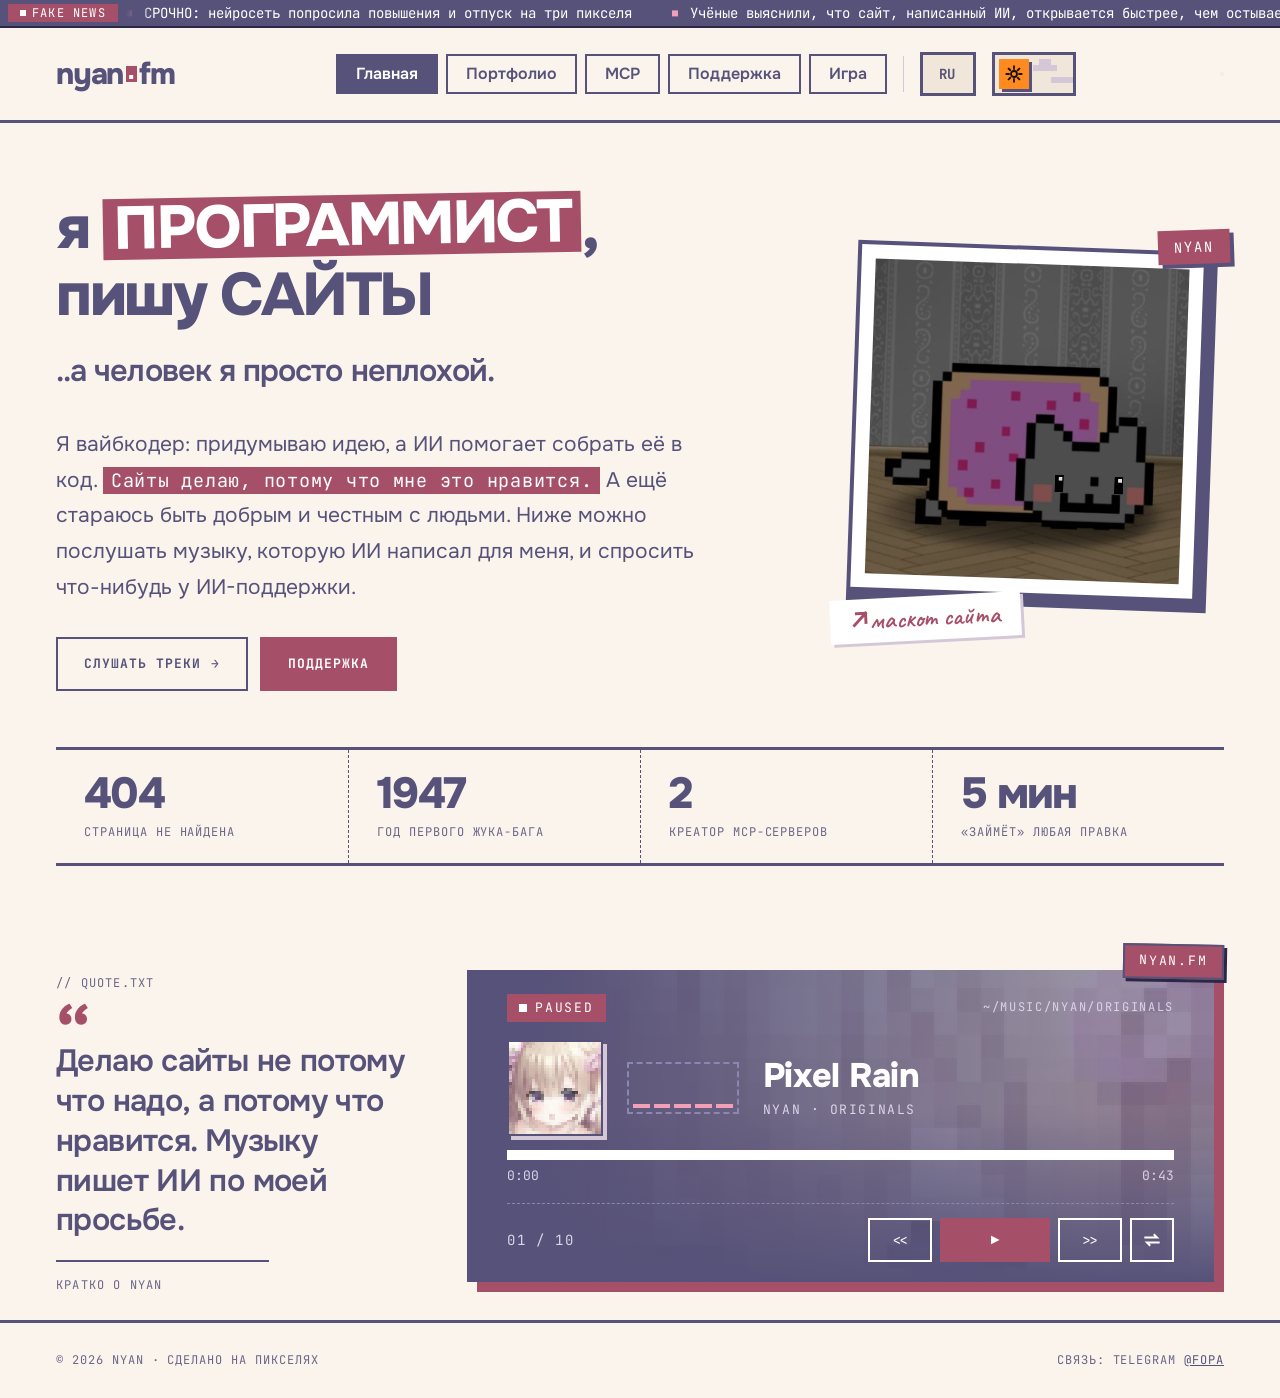
==== commit 3785bf98: "Prepare custom domain nyancotik.fun Co-Authored-By: Claude Sonnet 5.5 <noreply@anthropic.com>" ====
--- a/index.html
+++ b/index.html
@@ -5,12 +5,12 @@
   <meta name="viewport" content="width=device-width, initial-scale=1">
   <title>NYAN</title>
   <meta name="description" content="Пиксельный уголок NYAN: музыка, цитаты и ИИ-поддержка">
-  <link rel="canonical" href="https://aleks-fw.github.io/mysite/">
+  <link rel="canonical" href="https://nyancotik.fun/">
   <meta property="og:type" content="website">
   <meta property="og:title" content="NYAN">
   <meta property="og:description" content="Пиксельный уголок NYAN: музыка, цитаты, игра и ИИ-поддержка">
-  <meta property="og:url" content="https://aleks-fw.github.io/mysite/">
-  <meta property="og:image" content="https://aleks-fw.github.io/mysite/cat-open.png">
+  <meta property="og:url" content="https://nyancotik.fun/">
+  <meta property="og:image" content="https://nyancotik.fun/cat-open.png">
   <meta name="twitter:card" content="summary">
   <script>
     // по умолчанию светлая тема; при переходе между страницами она приходит из ссылки (?theme=), при обновлении страницы сбрасывается на светлую
@@ -38,8 +38,9 @@
 
   <header class="top">
     <div class="wrap top__in">
-      <a class="logo" href="#top" aria-label="NYAN, на главную">nyan<i class="logo__dot" aria-hidden="true"></i>fm</a>
-      <div class="top__right">
+      <a class="logo" href="#top" aria-label="NYAN, на главную">n<span class="logo__y">y</span>an<i class="logo__dot" aria-hidden="true"></i>fm</a>
+      <div class="top__right" id="topMenu">
+        <div class="top__art" aria-hidden="true"></div>
         <nav class="nav" aria-label="Разделы">
           <a class="nav__a is-active" href="#top">Главная</a>
           <a class="nav__a" href="#/portfolio">Портфолио</a>
@@ -51,6 +52,7 @@
         <div class="lang-slot"><button class="lang" id="lang" type="button" aria-label="Сменить язык" title="Сменить язык"><span class="lang__next" aria-hidden="true">EN</span><span class="lang__cur">RU</span></button></div>
         <button class="theme" id="theme" type="button" aria-label="Сменить тему" aria-pressed="false" title="Сменить тему"><span class="theme__sky" aria-hidden="true"></span><span class="theme__thumb" aria-hidden="true"><svg class="theme__sun" viewBox="0 0 24 24" width="18" height="18" aria-hidden="true" fill="none" stroke="currentColor" stroke-width="2.4" stroke-linecap="square"><circle cx="12" cy="12" r="4"/><path d="M12 2v3M12 19v3M2 12h3M19 12h3M4.9 4.9l2.1 2.1M17 17l2.1 2.1M4.9 19.1L7 17M17 7l2.1-2.1"/></svg><svg class="theme__moon" viewBox="0 0 24 24" width="18" height="18" aria-hidden="true" fill="none" stroke="currentColor" stroke-width="2.4" stroke-linejoin="miter"><path d="M20 14.5A8.5 8.5 0 0 1 9.5 4 8.5 8.5 0 1 0 20 14.5z"/></svg></span></button>
       </div>
+      <button class="burger" id="burger" type="button" aria-label="Меню" aria-expanded="false" aria-controls="topMenu"><span></span><span></span><span></span></button>
     </div>
   </header>
 
@@ -72,15 +74,15 @@
           <img class="cat cat--open" src="cat-open.png" width="511" height="513" alt="Пиксельный кот на тосте с радугой, глаза открыты">
           <img class="cat cat--closed" src="cat-closed.png" width="511" height="513" alt="Пиксельный кот на тосте с радугой спит, глаза закрыты">
         </div>
-        <figcaption class="photo__cap">&#8599; маскот сайта</figcaption>
+        <figcaption class="photo__cap"><svg class="photo__arr" viewBox="0 0 24 24" width="20" height="20" aria-hidden="true" focusable="false"><path d="M5 19 L19 5 M8 5 H19 V16" fill="none" stroke="currentColor" stroke-width="3.5" stroke-linecap="square"/></svg>маскот сайта</figcaption>
       </figure>
     </section>
 
     <div class="stats" role="list">
-      <div class="stat" role="listitem"><b>6</b><span>сайтов в портфолио</span></div>
-      <div class="stat" role="listitem"><b>2</b><span>собственных MCP-сервера</span></div>
-      <div class="stat" role="listitem"><b>10</b><span>треков, музыку пишет ИИ</span></div>
-      <div class="stat" role="listitem"><b>24/7</b><span>отвечает ИИ-поддержка</span></div>
+      <div class="stat" role="listitem"><b>404</b><span>страница не найдена</span></div>
+      <div class="stat" role="listitem"><b>1947</b><span>год первого жука-бага</span></div>
+      <div class="stat" role="listitem"><b>2</b><span>креатор MCP-серверов</span></div>
+      <div class="stat" role="listitem"><b>5 мин</b><span>«займёт» любая правка</span></div>
     </div>
 
     <div class="screen2" id="music">
@@ -116,7 +118,7 @@
           <span class="num" id="num">01 / 10</span>
           <div class="ctl">
             <button class="pbtn" id="prev" type="button" aria-label="Предыдущий трек">&lt;&lt;</button>
-            <button class="pbtn pbtn--main" id="play" type="button" aria-label="Играть или пауза">&#9654;</button>
+            <button class="pbtn pbtn--main" id="play" type="button" aria-label="Играть или пауза">&#9654;&#xFE0E;</button>
             <button class="pbtn" id="next" type="button" aria-label="Следующий трек">&gt;&gt;</button>
             <button class="pbtn pbtn--mode" id="mode" data-modebtn type="button"><svg class="m-repeat" viewBox="0 0 24 24" width="20" height="20" aria-hidden="true" fill="none" stroke="currentColor" stroke-width="2.4" stroke-linecap="square"><path d="M4 9h14l-3-3M20 15H6l3 3"/></svg><svg class="m-order" viewBox="0 0 24 24" width="20" height="20" aria-hidden="true" fill="none" stroke="currentColor" stroke-width="2.4" stroke-linecap="square"><path d="M4 5v14M8 12h12m-5-5l5 5-5 5"/></svg><svg class="m-random" viewBox="0 0 24 24" width="20" height="20" aria-hidden="true" fill="none" stroke="currentColor" stroke-width="2.4" stroke-linecap="square"><path d="M3 7h4l10 10h4M3 17h4l3-3M14 10l3-3h4M18 4l3 3-3 3M18 14l3 3-3 3"/></svg></button>
           </div>
@@ -253,7 +255,7 @@
     <div class="mini__eq" id="miniEq" aria-hidden="true"><i></i><i></i><i></i></div>
     <div class="mini__meta"><b id="miniTitle">Pixel Rain</b><span id="miniTime">0:00</span></div>
     <button class="mini__btn" id="miniPrev" type="button" aria-label="Предыдущий трек">&lt;&lt;</button>
-    <button class="mini__btn mini__btn--main" id="miniPlay" type="button" aria-label="Играть или пауза">&#9654;</button>
+    <button class="mini__btn mini__btn--main" id="miniPlay" type="button" aria-label="Играть или пауза">&#9654;&#xFE0E;</button>
     <button class="mini__btn" id="miniNext" type="button" aria-label="Следующий трек">&gt;&gt;</button>
     <button class="mini__close" id="miniClose" type="button" aria-label="Закрыть мини-плеер" title="Закрыть">X</button>
     <div class="mini__bar" aria-hidden="true"><div class="mini__fill" id="miniFill"></div></div>
@@ -269,13 +271,16 @@
       </div>
       <ol class="tmenu__list" id="tmenuList"></ol>
       <section class="tdet" id="tdet" hidden aria-label="Плеер трека">
+        <button class="tmenu__x tdet__bgb tdet__bgb--prev" id="tdetBgPrev" type="button" aria-label="Предыдущий фон" title="Предыдущий фон">&lt;</button>
+        <button class="tmenu__x tdet__bgb tdet__bgb--next" id="tdetBgNext" type="button" aria-label="Следующий фон" title="Следующий фон">&gt;</button>
+        <span class="tdet__bgname" id="tdetBgName" aria-live="polite"></span>
         <img class="tdet__art" id="tdetArt" src="img/tracks/a1.png" width="256" height="256" alt="">
-        <div class="tdet__meta"><span class="tdet__n" id="tdetN">01</span><b class="tdet__t" id="tdetT"></b><span class="tdet__m" id="tdetM"></span></div>
+        <div class="tdet__meta"><span class="tdet__n" id="tdetN">01</span><b class="tdet__t" id="tdetT"></b></div>
         <div class="tdet__bar" id="tdetBar" role="slider" tabindex="0" aria-label="Перемотка" aria-valuemin="0" aria-valuemax="100" aria-valuenow="0"><div class="tdet__fill" id="tdetFill"></div></div>
         <div class="tdet__times"><span id="tdetCur">0:00</span><span id="tdetTot">0:00</span></div>
         <div class="tdet__ctl">
           <button class="tmenu__x" id="tdetPrev" type="button" aria-label="Предыдущий трек">&lt;&lt;</button>
-          <button class="tmenu__x tdet__play" id="tdetPlay" type="button" aria-label="Играть или пауза">&#9654;</button>
+          <button class="tmenu__x tdet__play" id="tdetPlay" type="button" aria-label="Играть или пауза">&#9654;&#xFE0E;</button>
           <button class="tmenu__x" id="tdetNext" type="button" aria-label="Следующий трек">&gt;&gt;</button>
           <button class="tmenu__x tdet__mode" id="tdetMode" data-modebtn type="button"><svg class="m-repeat" viewBox="0 0 24 24" width="20" height="20" aria-hidden="true" fill="none" stroke="currentColor" stroke-width="2.4" stroke-linecap="square"><path d="M4 9h14l-3-3M20 15H6l3 3"/></svg><svg class="m-order" viewBox="0 0 24 24" width="20" height="20" aria-hidden="true" fill="none" stroke="currentColor" stroke-width="2.4" stroke-linecap="square"><path d="M4 5v14M8 12h12m-5-5l5 5-5 5"/></svg><svg class="m-random" viewBox="0 0 24 24" width="20" height="20" aria-hidden="true" fill="none" stroke="currentColor" stroke-width="2.4" stroke-linecap="square"><path d="M3 7h4l10 10h4M3 17h4l3-3M14 10l3-3h4M18 4l3 3-3 3M18 14l3 3-3 3"/></svg></button>
         </div>
@@ -309,15 +314,16 @@
   <script src="tracks-data.js"></script>
   <script src="script.js"></script>
   <script src="tracks-menu.js"></script>
-  <script src="game/three.min.js"></script>
-  <script src="game/logic.js"></script>
-  <script src="game/engine.js"></script>
-  <script src="game/audio.js"></script>
-  <script src="game/world.js"></script>
-  <script src="game/bosses.js"></script>
-  <script src="game/play.js"></script>
-  <script src="game/lobby.js"></script>
-  <script src="game/intro3d.js"></script>
-  <script src="game/intro.js"></script>
+  <script src="burger-fx.js"></script>
+  <script defer src="game/three.min.js"></script>
+  <script defer src="game/logic.js"></script>
+  <script defer src="game/engine.js"></script>
+  <script defer src="game/audio.js"></script>
+  <script defer src="game/world.js"></script>
+  <script defer src="game/bosses.js"></script>
+  <script defer src="game/play.js"></script>
+  <script defer src="game/lobby.js"></script>
+  <script defer src="game/intro3d.js"></script>
+  <script defer src="game/intro.js"></script>
 </body>
 </html>
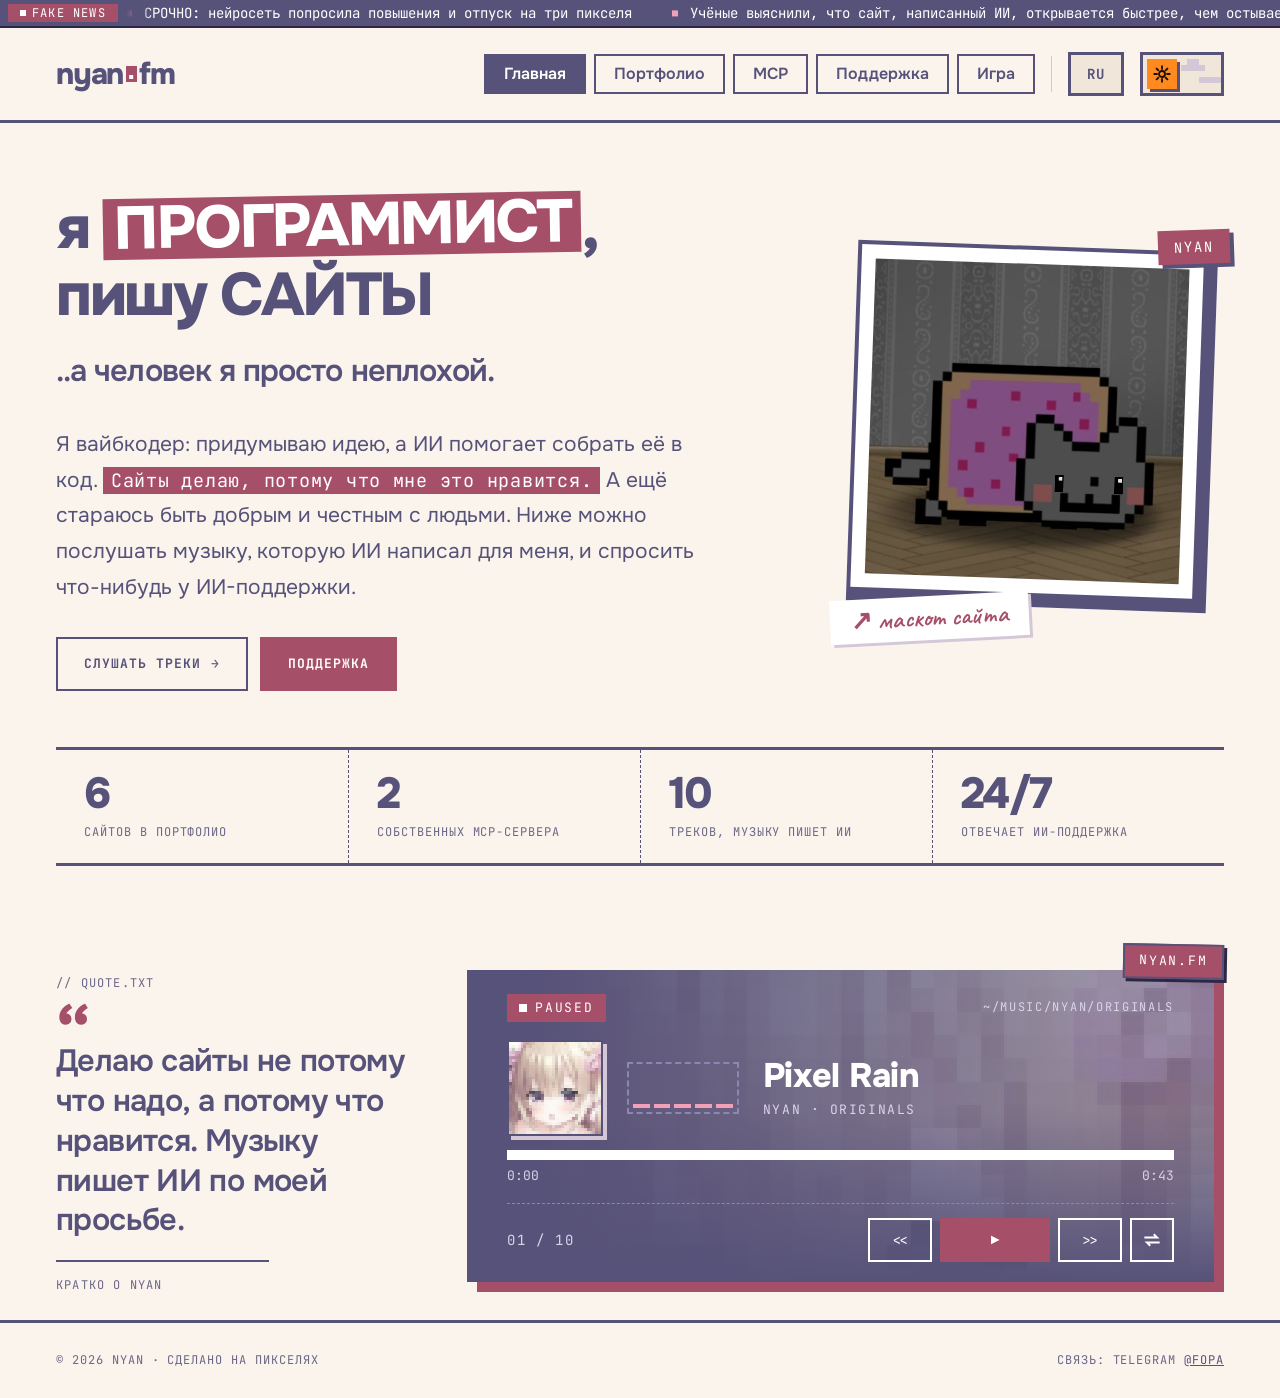
==== commit 80c51f39: "Mobile: burger menu with animation, compact music player Co-Authored-By: Claude Sonnet 5.5 <noreply@" ====
--- a/index.html
+++ b/index.html
@@ -5,12 +5,12 @@
   <meta name="viewport" content="width=device-width, initial-scale=1">
   <title>NYAN</title>
   <meta name="description" content="Пиксельный уголок NYAN: музыка, цитаты и ИИ-поддержка">
-  <link rel="canonical" href="https://nyancotik.fun/">
+  <link rel="canonical" href="https://aleks-fw.github.io/mysite/">
   <meta property="og:type" content="website">
   <meta property="og:title" content="NYAN">
   <meta property="og:description" content="Пиксельный уголок NYAN: музыка, цитаты, игра и ИИ-поддержка">
-  <meta property="og:url" content="https://nyancotik.fun/">
-  <meta property="og:image" content="https://nyancotik.fun/cat-open.png">
+  <meta property="og:url" content="https://aleks-fw.github.io/mysite/">
+  <meta property="og:image" content="https://aleks-fw.github.io/mysite/cat-open.png">
   <meta name="twitter:card" content="summary">
   <script>
     // по умолчанию светлая тема; при переходе между страницами она приходит из ссылки (?theme=), при обновлении страницы сбрасывается на светлую
@@ -38,9 +38,8 @@
 
   <header class="top">
     <div class="wrap top__in">
-      <a class="logo" href="#top" aria-label="NYAN, на главную">n<span class="logo__y">y</span>an<i class="logo__dot" aria-hidden="true"></i>fm</a>
+      <a class="logo" href="#top" aria-label="NYAN, на главную">nyan<i class="logo__dot" aria-hidden="true"></i>fm</a>
       <div class="top__right" id="topMenu">
-        <div class="top__art" aria-hidden="true"></div>
         <nav class="nav" aria-label="Разделы">
           <a class="nav__a is-active" href="#top">Главная</a>
           <a class="nav__a" href="#/portfolio">Портфолио</a>
@@ -74,15 +73,15 @@
           <img class="cat cat--open" src="cat-open.png" width="511" height="513" alt="Пиксельный кот на тосте с радугой, глаза открыты">
           <img class="cat cat--closed" src="cat-closed.png" width="511" height="513" alt="Пиксельный кот на тосте с радугой спит, глаза закрыты">
         </div>
-        <figcaption class="photo__cap"><svg class="photo__arr" viewBox="0 0 24 24" width="20" height="20" aria-hidden="true" focusable="false"><path d="M5 19 L19 5 M8 5 H19 V16" fill="none" stroke="currentColor" stroke-width="3.5" stroke-linecap="square"/></svg>маскот сайта</figcaption>
+        <figcaption class="photo__cap">&#8599; маскот сайта</figcaption>
       </figure>
     </section>
 
     <div class="stats" role="list">
-      <div class="stat" role="listitem"><b>404</b><span>страница не найдена</span></div>
-      <div class="stat" role="listitem"><b>1947</b><span>год первого жука-бага</span></div>
-      <div class="stat" role="listitem"><b>2</b><span>креатор MCP-серверов</span></div>
-      <div class="stat" role="listitem"><b>5 мин</b><span>«займёт» любая правка</span></div>
+      <div class="stat" role="listitem"><b>6</b><span>сайтов в портфолио</span></div>
+      <div class="stat" role="listitem"><b>2</b><span>собственных MCP-сервера</span></div>
+      <div class="stat" role="listitem"><b>10</b><span>треков, музыку пишет ИИ</span></div>
+      <div class="stat" role="listitem"><b>24/7</b><span>отвечает ИИ-поддержка</span></div>
     </div>
 
     <div class="screen2" id="music">
@@ -118,7 +117,7 @@
           <span class="num" id="num">01 / 10</span>
           <div class="ctl">
             <button class="pbtn" id="prev" type="button" aria-label="Предыдущий трек">&lt;&lt;</button>
-            <button class="pbtn pbtn--main" id="play" type="button" aria-label="Играть или пауза">&#9654;&#xFE0E;</button>
+            <button class="pbtn pbtn--main" id="play" type="button" aria-label="Играть или пауза">&#9654;</button>
             <button class="pbtn" id="next" type="button" aria-label="Следующий трек">&gt;&gt;</button>
             <button class="pbtn pbtn--mode" id="mode" data-modebtn type="button"><svg class="m-repeat" viewBox="0 0 24 24" width="20" height="20" aria-hidden="true" fill="none" stroke="currentColor" stroke-width="2.4" stroke-linecap="square"><path d="M4 9h14l-3-3M20 15H6l3 3"/></svg><svg class="m-order" viewBox="0 0 24 24" width="20" height="20" aria-hidden="true" fill="none" stroke="currentColor" stroke-width="2.4" stroke-linecap="square"><path d="M4 5v14M8 12h12m-5-5l5 5-5 5"/></svg><svg class="m-random" viewBox="0 0 24 24" width="20" height="20" aria-hidden="true" fill="none" stroke="currentColor" stroke-width="2.4" stroke-linecap="square"><path d="M3 7h4l10 10h4M3 17h4l3-3M14 10l3-3h4M18 4l3 3-3 3M18 14l3 3-3 3"/></svg></button>
           </div>
@@ -255,7 +254,7 @@
     <div class="mini__eq" id="miniEq" aria-hidden="true"><i></i><i></i><i></i></div>
     <div class="mini__meta"><b id="miniTitle">Pixel Rain</b><span id="miniTime">0:00</span></div>
     <button class="mini__btn" id="miniPrev" type="button" aria-label="Предыдущий трек">&lt;&lt;</button>
-    <button class="mini__btn mini__btn--main" id="miniPlay" type="button" aria-label="Играть или пауза">&#9654;&#xFE0E;</button>
+    <button class="mini__btn mini__btn--main" id="miniPlay" type="button" aria-label="Играть или пауза">&#9654;</button>
     <button class="mini__btn" id="miniNext" type="button" aria-label="Следующий трек">&gt;&gt;</button>
     <button class="mini__close" id="miniClose" type="button" aria-label="Закрыть мини-плеер" title="Закрыть">X</button>
     <div class="mini__bar" aria-hidden="true"><div class="mini__fill" id="miniFill"></div></div>
@@ -271,16 +270,13 @@
       </div>
       <ol class="tmenu__list" id="tmenuList"></ol>
       <section class="tdet" id="tdet" hidden aria-label="Плеер трека">
-        <button class="tmenu__x tdet__bgb tdet__bgb--prev" id="tdetBgPrev" type="button" aria-label="Предыдущий фон" title="Предыдущий фон">&lt;</button>
-        <button class="tmenu__x tdet__bgb tdet__bgb--next" id="tdetBgNext" type="button" aria-label="Следующий фон" title="Следующий фон">&gt;</button>
-        <span class="tdet__bgname" id="tdetBgName" aria-live="polite"></span>
         <img class="tdet__art" id="tdetArt" src="img/tracks/a1.png" width="256" height="256" alt="">
-        <div class="tdet__meta"><span class="tdet__n" id="tdetN">01</span><b class="tdet__t" id="tdetT"></b></div>
+        <div class="tdet__meta"><span class="tdet__n" id="tdetN">01</span><b class="tdet__t" id="tdetT"></b><span class="tdet__m" id="tdetM"></span></div>
         <div class="tdet__bar" id="tdetBar" role="slider" tabindex="0" aria-label="Перемотка" aria-valuemin="0" aria-valuemax="100" aria-valuenow="0"><div class="tdet__fill" id="tdetFill"></div></div>
         <div class="tdet__times"><span id="tdetCur">0:00</span><span id="tdetTot">0:00</span></div>
         <div class="tdet__ctl">
           <button class="tmenu__x" id="tdetPrev" type="button" aria-label="Предыдущий трек">&lt;&lt;</button>
-          <button class="tmenu__x tdet__play" id="tdetPlay" type="button" aria-label="Играть или пауза">&#9654;&#xFE0E;</button>
+          <button class="tmenu__x tdet__play" id="tdetPlay" type="button" aria-label="Играть или пауза">&#9654;</button>
           <button class="tmenu__x" id="tdetNext" type="button" aria-label="Следующий трек">&gt;&gt;</button>
           <button class="tmenu__x tdet__mode" id="tdetMode" data-modebtn type="button"><svg class="m-repeat" viewBox="0 0 24 24" width="20" height="20" aria-hidden="true" fill="none" stroke="currentColor" stroke-width="2.4" stroke-linecap="square"><path d="M4 9h14l-3-3M20 15H6l3 3"/></svg><svg class="m-order" viewBox="0 0 24 24" width="20" height="20" aria-hidden="true" fill="none" stroke="currentColor" stroke-width="2.4" stroke-linecap="square"><path d="M4 5v14M8 12h12m-5-5l5 5-5 5"/></svg><svg class="m-random" viewBox="0 0 24 24" width="20" height="20" aria-hidden="true" fill="none" stroke="currentColor" stroke-width="2.4" stroke-linecap="square"><path d="M3 7h4l10 10h4M3 17h4l3-3M14 10l3-3h4M18 4l3 3-3 3M18 14l3 3-3 3"/></svg></button>
         </div>
@@ -314,16 +310,15 @@
   <script src="tracks-data.js"></script>
   <script src="script.js"></script>
   <script src="tracks-menu.js"></script>
-  <script src="burger-fx.js"></script>
-  <script defer src="game/three.min.js"></script>
-  <script defer src="game/logic.js"></script>
-  <script defer src="game/engine.js"></script>
-  <script defer src="game/audio.js"></script>
-  <script defer src="game/world.js"></script>
-  <script defer src="game/bosses.js"></script>
-  <script defer src="game/play.js"></script>
-  <script defer src="game/lobby.js"></script>
-  <script defer src="game/intro3d.js"></script>
-  <script defer src="game/intro.js"></script>
+  <script src="game/three.min.js"></script>
+  <script src="game/logic.js"></script>
+  <script src="game/engine.js"></script>
+  <script src="game/audio.js"></script>
+  <script src="game/world.js"></script>
+  <script src="game/bosses.js"></script>
+  <script src="game/play.js"></script>
+  <script src="game/lobby.js"></script>
+  <script src="game/intro3d.js"></script>
+  <script src="game/intro.js"></script>
 </body>
 </html>
--- a/style.css
+++ b/style.css
@@ -332,6 +332,16 @@
 .chat__form { display: flex; gap: 8px; padding: 14px; border-top: 3px solid var(--line-d); }
 .chat__form input { flex: 1; min-width: 0; background: var(--bg2); border: 2px solid var(--line); color: var(--text); font-family: var(--sans); font-size: 17px; padding: 9px 12px; }
 
+/* бургер-кнопка (видна только на телефоне) */
+.burger { display: none; flex: none; position: relative; width: 48px; height: 44px; padding: 0; border: 2px solid var(--line); background: transparent; color: var(--text); cursor: pointer; align-items: center; justify-content: center; }
+.burger:focus-visible { outline: 3px solid var(--orange); outline-offset: 3px; }
+.burger span { position: absolute; left: 11px; right: 11px; height: 3px; background: currentColor; transition: transform .25s steps(5), opacity .15s steps(2), top .25s steps(5); }
+.burger span:nth-child(1) { top: 12px; } .burger span:nth-child(2) { top: 20px; } .burger span:nth-child(3) { top: 28px; }
+.top.is-open .burger { background: var(--block); color: #fff; border-color: var(--block); }
+.top.is-open .burger span:nth-child(1) { top: 20px; transform: rotate(45deg); }
+.top.is-open .burger span:nth-child(2) { opacity: 0; transform: scaleX(0); }
+.top.is-open .burger span:nth-child(3) { top: 20px; transform: rotate(-45deg); }
+
 @media (max-width: 1100px) {
   .hero { grid-template-columns: minmax(0, 1fr) 320px; gap: 40px; }
   .stats { grid-template-columns: repeat(2, 1fr); }
@@ -349,13 +359,19 @@
   :root { --section: 64px; }
   body { font-size: 18px; }
   .wrap { padding: 0 20px; }
-  .top__in { padding-top: 16px; padding-bottom: 16px; flex-direction: column; align-items: flex-start; }
+  .top { position: relative; z-index: 30; }
+  .top__in { padding-top: 14px; padding-bottom: 14px; display: flex; flex-direction: row; align-items: center; justify-content: space-between; gap: 12px; }
   .logo { font-size: 30px; }
-  .top__right { width: 100%; justify-content: space-between; gap: 12px; }
+  .burger { display: inline-flex; }
+  /* выпадающая панель: меню и переключатели языка и темы */
+  .top__right { position: absolute; left: 0; right: 0; top: 100%; display: grid; grid-template-columns: auto auto 1fr; align-items: center; gap: 14px 12px; padding: 16px 20px 20px; background: var(--bg); border-bottom: 3px solid var(--line); box-shadow: 0 10px 0 rgba(0, 0, 0, .12);
+    visibility: hidden; opacity: 0; transform: translateY(-12px); transition: opacity .22s ease, transform .22s steps(5), visibility 0s linear .22s; }
+  .top.is-open .top__right { visibility: visible; opacity: 1; transform: none; transition-delay: 0s; }
   .top__sep { display: none; }
-  .nav { justify-content: flex-start; }
-  
-  .nav__a { padding: 8px 14px; font-size: 15px; }
+  .nav { grid-column: 1 / -1; display: grid; gap: 8px; }
+  .nav__a { display: block; padding: 13px 16px; font-size: 18px; opacity: 0; transform: translateX(-16px); transition: opacity .2s ease, transform .22s steps(4), background .12s; }
+  .top.is-open .nav__a { opacity: 1; transform: none; transition-delay: calc(var(--i, 0) * 45ms + 70ms); }
+  .nav__a:nth-child(1) { --i: 0; } .nav__a:nth-child(2) { --i: 1; } .nav__a:nth-child(3) { --i: 2; } .nav__a:nth-child(4) { --i: 3; } .nav__a:nth-child(5) { --i: 4; }
   .hero { grid-template-columns: 1fr; gap: 40px; padding: 40px 0 40px; }
   h1 { font-size: 8.6vw; }
   .lead { font-size: 18px; }
@@ -380,7 +396,33 @@
   .pbtn--mode { min-width: 44px; }
   .hbtn { padding: 15px 18px; flex: 1 1 auto; text-align: center; }
 }
+@media (max-width: 600px) {
+  /* плеер на главной: ниже и уже */
+  .player { padding: 16px 14px 14px; margin-right: 6px; }
+  .player__top .path { display: none; }
+  .player__main { gap: 12px; margin: 12px 0 10px; }
+  .cover { width: 56px; height: 56px; box-shadow: 3px 3px 0 var(--line-d); }
+  .title { font-size: 22px; }
+  .sub { font-size: 11px; letter-spacing: .08em; }
+  .times { font-size: 12px; margin-top: 4px; }
+  .player__foot { margin-top: 10px; padding-top: 10px; gap: 8px; flex-wrap: nowrap; }
+  .num { font-size: 12px; letter-spacing: .06em; }
+  .ctl { gap: 6px; }
+  .pbtn { min-width: 40px; height: 40px; padding: 0 6px; font-size: 13px; }
+  .pbtn--main { min-width: 64px; }
+  .pbtn--mode { min-width: 40px; padding: 0 6px; }
+  /* мини-плеер: в одну строку, не шире экрана */
+  .mini { left: 8px; right: 8px; bottom: 8px; gap: 8px; padding: 8px 10px 12px; }
+  .mini__eq { display: none; }
+  .mini__meta { margin-right: 0; }
+  .mini__meta b { font-size: 14px; }
+  .mini__meta span { white-space: nowrap; }
+  .mini__btn { min-width: 34px; height: 32px; padding: 0 6px; font-size: 12px; }
+  .mini__btn--main { min-width: 40px; }
+  .mini__close { width: 28px; height: 28px; margin-left: 0; }
+}
 @media (prefers-reduced-motion: reduce) {
+  .top__right, .nav__a, .burger span { transition: none !important; }
   html { scroll-behavior: auto; }
   .dot { animation: none; }
   .btn, .hbtn { transition: none; }
--- a/tracks-menu.css
+++ b/tracks-menu.css
@@ -61,3 +61,16 @@
 .tdet__mode { display: inline-flex; align-items: center; justify-content: center; }
 .tdet__ctl { flex-wrap: wrap; justify-content: center; }
 @media (prefers-reduced-motion: reduce) { [data-modebtn].is-anim svg { animation: none; } }
+
+/* телефон: окно трека компактнее и всегда помещается в экран */
+@media (max-width: 600px) {
+  .tmenu__box { max-height: calc(100dvh - 24px); }
+  .tdet { gap: 8px; padding: 12px 12px 14px; }
+  .tdet__art { width: min(150px, 38vw); box-shadow: 4px 4px 0 var(--pink); }
+  .tdet__t { font-size: 18px; }
+  .tdet__n, .tdet__m { font-size: 11px; }
+  .tdet__ctl { gap: 8px; }
+  .tdet__ctl .tmenu__x { min-width: 44px; padding: 8px 10px; }
+  .tdet__rate { width: 100%; gap: 5px; flex-wrap: nowrap; }
+  .tdet__rate .tmenu__x { flex: 1 1 0; min-width: 0; padding: 6px 0; text-align: center; font-size: 11px; }
+}
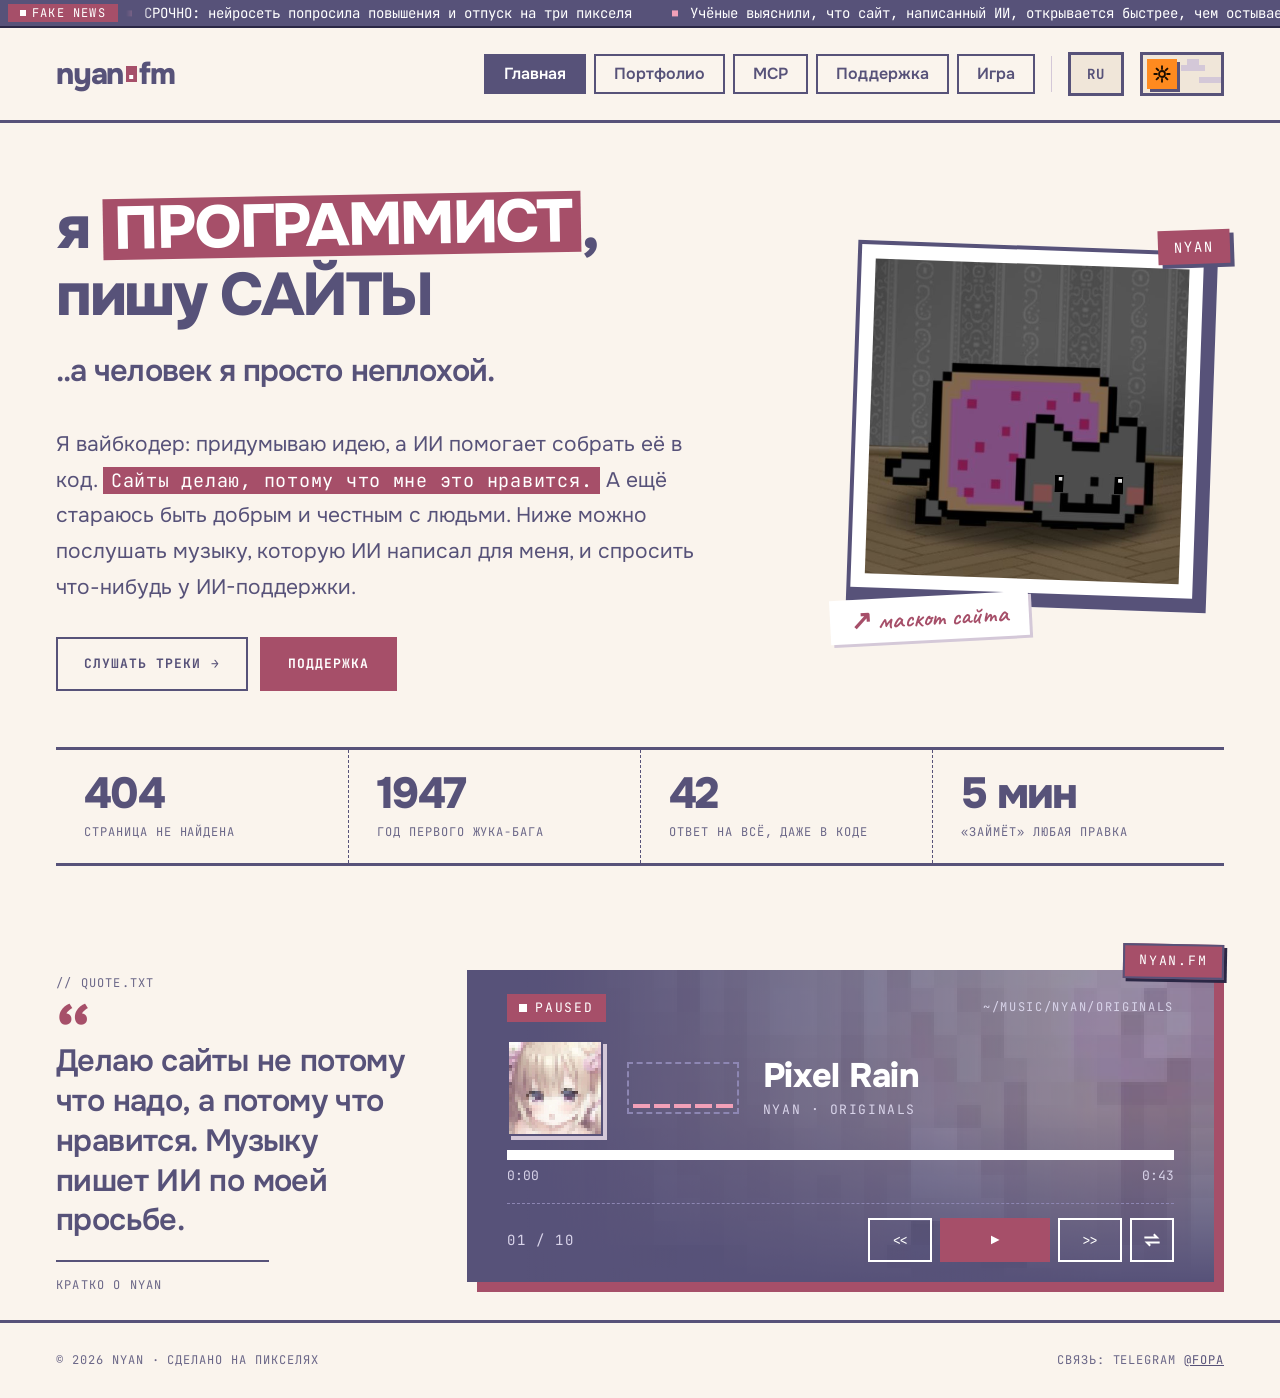
==== commit b6abf276: "Replace stats with short programming facts (even tile heights) Co-Authored-By: Claude Sonnet 5.5 <no" ====
--- a/index.html
+++ b/index.html
@@ -78,10 +78,10 @@
     </section>
 
     <div class="stats" role="list">
-      <div class="stat" role="listitem"><b>6</b><span>сайтов в портфолио</span></div>
-      <div class="stat" role="listitem"><b>2</b><span>собственных MCP-сервера</span></div>
-      <div class="stat" role="listitem"><b>10</b><span>треков, музыку пишет ИИ</span></div>
-      <div class="stat" role="listitem"><b>24/7</b><span>отвечает ИИ-поддержка</span></div>
+      <div class="stat" role="listitem"><b>404</b><span>страница не найдена</span></div>
+      <div class="stat" role="listitem"><b>1947</b><span>год первого жука-бага</span></div>
+      <div class="stat" role="listitem"><b>42</b><span>ответ на всё, даже в коде</span></div>
+      <div class="stat" role="listitem"><b>5 мин</b><span>«займёт» любая правка</span></div>
     </div>
 
     <div class="screen2" id="music">
--- a/style.css
+++ b/style.css
@@ -332,15 +332,25 @@
 .chat__form { display: flex; gap: 8px; padding: 14px; border-top: 3px solid var(--line-d); }
 .chat__form input { flex: 1; min-width: 0; background: var(--bg2); border: 2px solid var(--line); color: var(--text); font-family: var(--sans); font-size: 17px; padding: 9px 12px; }
 
-/* бургер-кнопка (видна только на телефоне) */
-.burger { display: none; flex: none; position: relative; width: 48px; height: 44px; padding: 0; border: 2px solid var(--line); background: transparent; color: var(--text); cursor: pointer; align-items: center; justify-content: center; }
+/* бургер-кнопка (видна только на телефоне): радуга Nyan — три цветные полоски и искры.
+   Закрыто: полоски «бегут» волной. Открыто: розовая и голубая сходятся в крестик, оранжевая улетает вправо */
+.burger { display: none; flex: none; position: relative; width: 52px; height: 46px; padding: 0; border: 0; background: transparent; color: var(--text); cursor: pointer; align-items: center; justify-content: center; }
 .burger:focus-visible { outline: 3px solid var(--orange); outline-offset: 3px; }
-.burger span { position: absolute; left: 11px; right: 11px; height: 3px; background: currentColor; transition: transform .25s steps(5), opacity .15s steps(2), top .25s steps(5); }
-.burger span:nth-child(1) { top: 12px; } .burger span:nth-child(2) { top: 20px; } .burger span:nth-child(3) { top: 28px; }
-.top.is-open .burger { background: var(--block); color: #fff; border-color: var(--block); }
+.burger span { position: absolute; left: 10px; right: 10px; height: 5px; outline: 2px solid var(--ink-d); transition: transform .26s ease, opacity .18s ease, top .26s ease; animation: nyanwave 1.3s steps(2) infinite; }
+.burger span:nth-child(1) { top: 9px; background: #ec6a9d; }
+.burger span:nth-child(2) { top: 20px; background: #ff8a1f; animation-delay: .22s; }
+.burger span:nth-child(3) { top: 31px; background: #3ec8d8; animation-delay: .44s; }
+@keyframes nyanwave { 0%, 100% { left: 10px; right: 10px; } 50% { left: 13px; right: 7px; } }
+/* искры: два пиксельных блика, мигают */
+.burger::before, .burger::after { content: ""; position: absolute; width: 3px; height: 3px; pointer-events: none; animation: nyanspark 1.6s steps(2) infinite; }
+.burger::before { right: 4px; top: 3px; background: #ff8a1f; box-shadow: 3px 0 #ff8a1f, -3px 0 #ff8a1f, 0 3px #ff8a1f, 0 -3px #ff8a1f; }
+.burger::after { left: 5px; bottom: 4px; background: #3ec8d8; box-shadow: 3px 0 #3ec8d8, -3px 0 #3ec8d8, 0 3px #3ec8d8, 0 -3px #3ec8d8; animation-delay: .8s; }
+@keyframes nyanspark { 0%, 49% { opacity: 1; } 50%, 100% { opacity: 0; } }
+.top.is-open .burger span { animation: none; left: 10px; right: 10px; }
 .top.is-open .burger span:nth-child(1) { top: 20px; transform: rotate(45deg); }
-.top.is-open .burger span:nth-child(2) { opacity: 0; transform: scaleX(0); }
+.top.is-open .burger span:nth-child(2) { transform: translateX(24px) scaleX(.2); opacity: 0; }
 .top.is-open .burger span:nth-child(3) { top: 20px; transform: rotate(-45deg); }
+.top.is-open .burger::before, .top.is-open .burger::after { animation: none; opacity: 0; }
 
 @media (max-width: 1100px) {
   .hero { grid-template-columns: minmax(0, 1fr) 320px; gap: 40px; }
@@ -375,7 +385,9 @@
   .hero { grid-template-columns: 1fr; gap: 40px; padding: 40px 0 40px; }
   h1 { font-size: 8.6vw; }
   .lead { font-size: 18px; }
-  .photo { max-width: 320px; justify-self: start; }
+  .photo { max-width: 320px; justify-self: start; padding-bottom: 6px; }
+  /* подпись под фото — обычным рукописным текстом, а не наклонной «бумажкой» */
+  .photo__cap { position: static; display: block; margin: 16px 0 0 4px; padding: 0; background: none; box-shadow: none; transform: none; font-size: 24px; }
   .stat { padding: 16px 16px 18px; }
   .stat span { font-size: 11px; letter-spacing: .1em; }
   .row { grid-template-columns: minmax(0, 1fr); gap: 40px; }
@@ -423,6 +435,7 @@
 }
 @media (prefers-reduced-motion: reduce) {
   .top__right, .nav__a, .burger span { transition: none !important; }
+  .burger span, .burger::before, .burger::after { animation: none !important; }
   html { scroll-behavior: auto; }
   .dot { animation: none; }
   .btn, .hbtn { transition: none; }
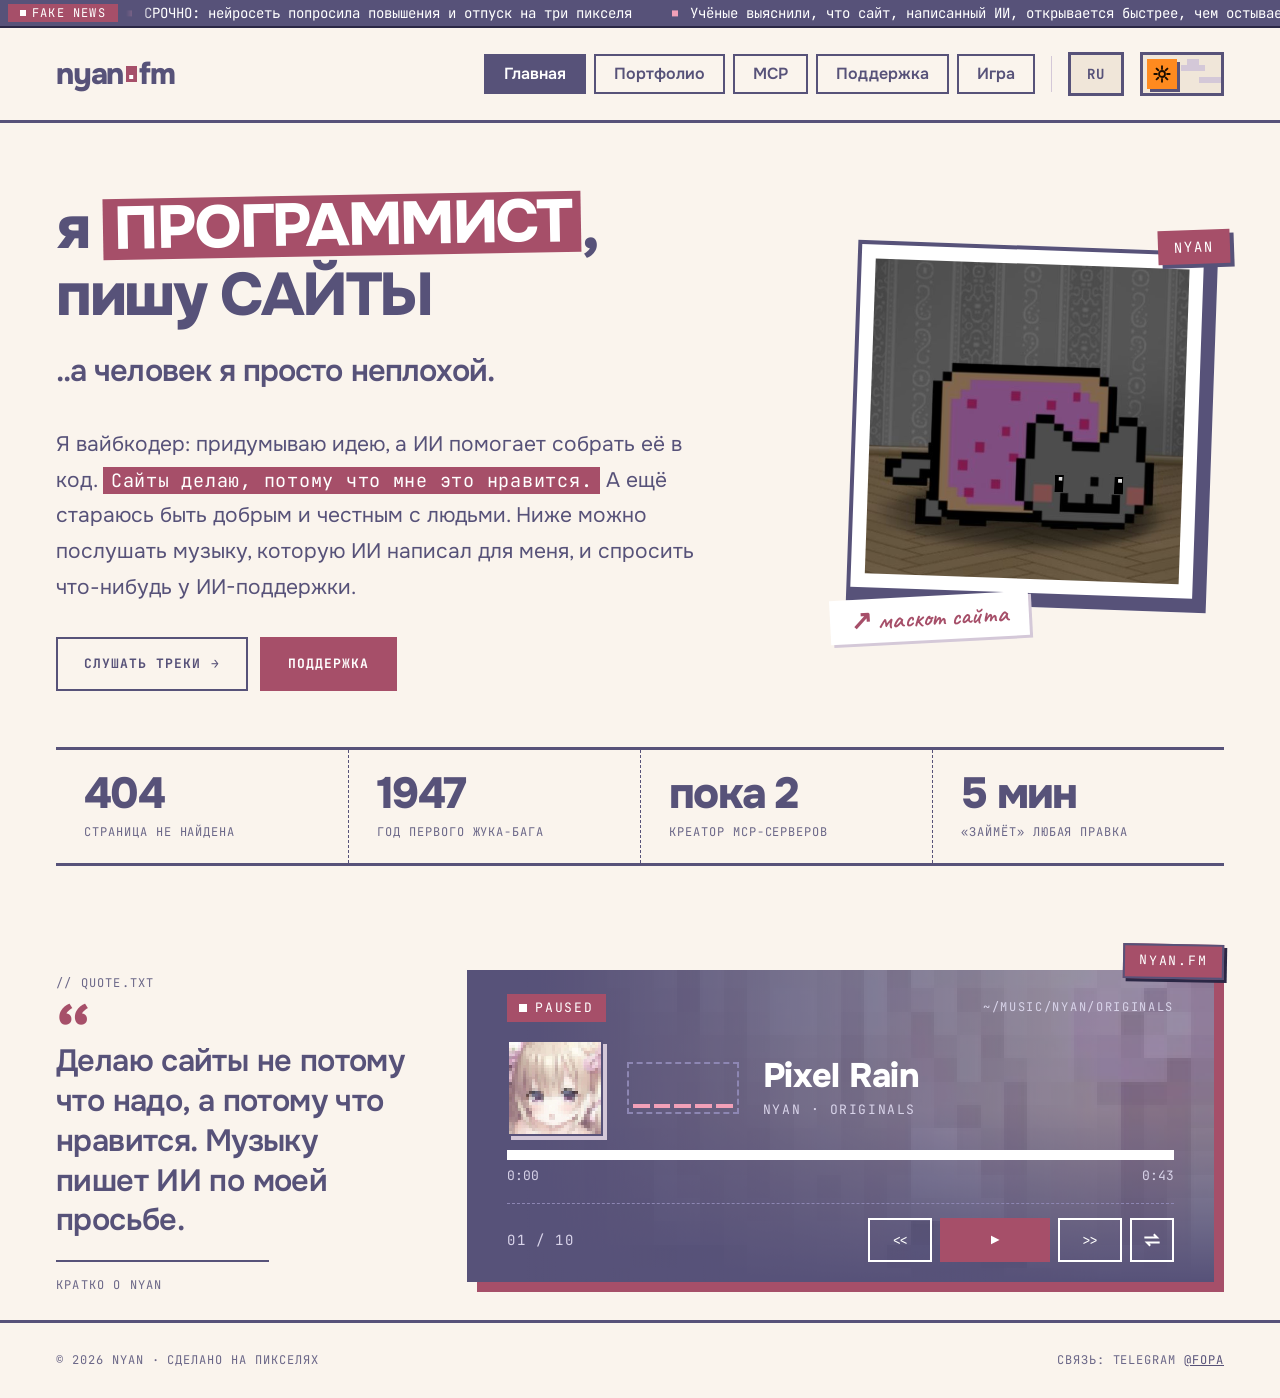
==== commit 27dcd365: "Stats: MCP server creator tile Co-Authored-By: Claude Sonnet 5.5 <noreply@anthropic.com>" ====
--- a/index.html
+++ b/index.html
@@ -80,7 +80,7 @@
     <div class="stats" role="list">
       <div class="stat" role="listitem"><b>404</b><span>страница не найдена</span></div>
       <div class="stat" role="listitem"><b>1947</b><span>год первого жука-бага</span></div>
-      <div class="stat" role="listitem"><b>42</b><span>ответ на всё, даже в коде</span></div>
+      <div class="stat" role="listitem"><b>пока 2</b><span>креатор MCP-серверов</span></div>
       <div class="stat" role="listitem"><b>5 мин</b><span>«займёт» любая правка</span></div>
     </div>
 
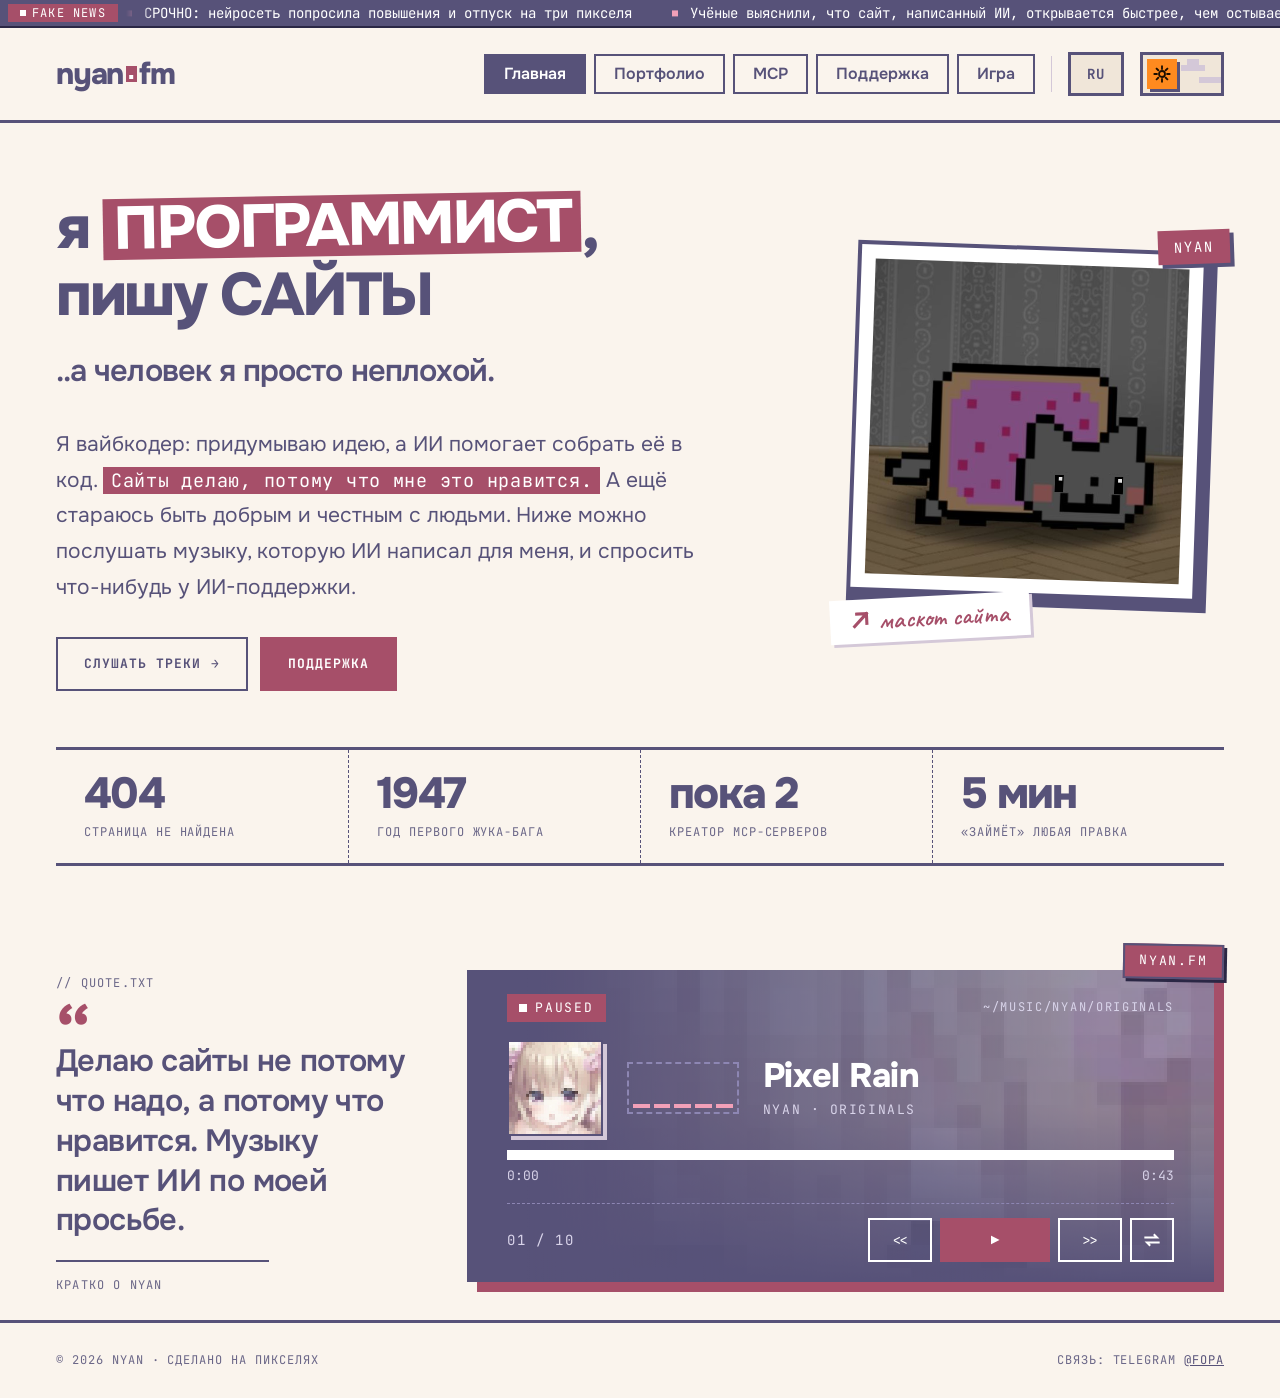
==== commit 60460004: "Fix iOS emoji rendering: drawn arrow for mascot caption, text variation selector for play/heart symb" ====
--- a/index.html
+++ b/index.html
@@ -73,7 +73,7 @@
           <img class="cat cat--open" src="cat-open.png" width="511" height="513" alt="Пиксельный кот на тосте с радугой, глаза открыты">
           <img class="cat cat--closed" src="cat-closed.png" width="511" height="513" alt="Пиксельный кот на тосте с радугой спит, глаза закрыты">
         </div>
-        <figcaption class="photo__cap">&#8599; маскот сайта</figcaption>
+        <figcaption class="photo__cap">маскот сайта</figcaption>
       </figure>
     </section>
 
@@ -117,7 +117,7 @@
           <span class="num" id="num">01 / 10</span>
           <div class="ctl">
             <button class="pbtn" id="prev" type="button" aria-label="Предыдущий трек">&lt;&lt;</button>
-            <button class="pbtn pbtn--main" id="play" type="button" aria-label="Играть или пауза">&#9654;</button>
+            <button class="pbtn pbtn--main" id="play" type="button" aria-label="Играть или пауза">&#9654;&#xFE0E;</button>
             <button class="pbtn" id="next" type="button" aria-label="Следующий трек">&gt;&gt;</button>
             <button class="pbtn pbtn--mode" id="mode" data-modebtn type="button"><svg class="m-repeat" viewBox="0 0 24 24" width="20" height="20" aria-hidden="true" fill="none" stroke="currentColor" stroke-width="2.4" stroke-linecap="square"><path d="M4 9h14l-3-3M20 15H6l3 3"/></svg><svg class="m-order" viewBox="0 0 24 24" width="20" height="20" aria-hidden="true" fill="none" stroke="currentColor" stroke-width="2.4" stroke-linecap="square"><path d="M4 5v14M8 12h12m-5-5l5 5-5 5"/></svg><svg class="m-random" viewBox="0 0 24 24" width="20" height="20" aria-hidden="true" fill="none" stroke="currentColor" stroke-width="2.4" stroke-linecap="square"><path d="M3 7h4l10 10h4M3 17h4l3-3M14 10l3-3h4M18 4l3 3-3 3M18 14l3 3-3 3"/></svg></button>
           </div>
@@ -254,7 +254,7 @@
     <div class="mini__eq" id="miniEq" aria-hidden="true"><i></i><i></i><i></i></div>
     <div class="mini__meta"><b id="miniTitle">Pixel Rain</b><span id="miniTime">0:00</span></div>
     <button class="mini__btn" id="miniPrev" type="button" aria-label="Предыдущий трек">&lt;&lt;</button>
-    <button class="mini__btn mini__btn--main" id="miniPlay" type="button" aria-label="Играть или пауза">&#9654;</button>
+    <button class="mini__btn mini__btn--main" id="miniPlay" type="button" aria-label="Играть или пауза">&#9654;&#xFE0E;</button>
     <button class="mini__btn" id="miniNext" type="button" aria-label="Следующий трек">&gt;&gt;</button>
     <button class="mini__close" id="miniClose" type="button" aria-label="Закрыть мини-плеер" title="Закрыть">X</button>
     <div class="mini__bar" aria-hidden="true"><div class="mini__fill" id="miniFill"></div></div>
@@ -276,7 +276,7 @@
         <div class="tdet__times"><span id="tdetCur">0:00</span><span id="tdetTot">0:00</span></div>
         <div class="tdet__ctl">
           <button class="tmenu__x" id="tdetPrev" type="button" aria-label="Предыдущий трек">&lt;&lt;</button>
-          <button class="tmenu__x tdet__play" id="tdetPlay" type="button" aria-label="Играть или пауза">&#9654;</button>
+          <button class="tmenu__x tdet__play" id="tdetPlay" type="button" aria-label="Играть или пауза">&#9654;&#xFE0E;</button>
           <button class="tmenu__x" id="tdetNext" type="button" aria-label="Следующий трек">&gt;&gt;</button>
           <button class="tmenu__x tdet__mode" id="tdetMode" data-modebtn type="button"><svg class="m-repeat" viewBox="0 0 24 24" width="20" height="20" aria-hidden="true" fill="none" stroke="currentColor" stroke-width="2.4" stroke-linecap="square"><path d="M4 9h14l-3-3M20 15H6l3 3"/></svg><svg class="m-order" viewBox="0 0 24 24" width="20" height="20" aria-hidden="true" fill="none" stroke="currentColor" stroke-width="2.4" stroke-linecap="square"><path d="M4 5v14M8 12h12m-5-5l5 5-5 5"/></svg><svg class="m-random" viewBox="0 0 24 24" width="20" height="20" aria-hidden="true" fill="none" stroke="currentColor" stroke-width="2.4" stroke-linecap="square"><path d="M3 7h4l10 10h4M3 17h4l3-3M14 10l3-3h4M18 4l3 3-3 3M18 14l3 3-3 3"/></svg></button>
         </div>
--- a/style.css
+++ b/style.css
@@ -159,6 +159,7 @@
 :root[data-theme="dark"] .cat--closed { display: block !important; }
 .photo__tag { position: absolute; top: -8px; right: -6px; z-index: 2; background: var(--pink); color: var(--on-pink); font-family: var(--mono); font-size: 14px; letter-spacing: .14em; padding: 6px 16px; box-shadow: 4px 4px 0 var(--line); transform: rotate(-2deg); }
 .photo__cap { position: absolute; left: -14px; bottom: 8px; z-index: 2; background: var(--paper); color: var(--pink-t); font-family: "Caveat", cursive; font-weight: 600; font-size: 26px; line-height: 1; padding: 9px 20px; box-shadow: 3px 3px 0 var(--line-d); transform: rotate(-3deg); }
+.photo__cap::before { content: ""; display: inline-block; width: .8em; height: .8em; margin-right: 8px; background: currentColor; vertical-align: -.02em; -webkit-mask: url("data:image/svg+xml,%3Csvg xmlns='http://www.w3.org/2000/svg' viewBox='0 0 24 24'%3E%3Cpath d='M5 19 L19 5 M8 5 H19 V16' stroke='black' stroke-width='3.5' fill='none' stroke-linecap='square'/%3E%3C/svg%3E") center / contain no-repeat; mask: url("data:image/svg+xml,%3Csvg xmlns='http://www.w3.org/2000/svg' viewBox='0 0 24 24'%3E%3Cpath d='M5 19 L19 5 M8 5 H19 V16' stroke='black' stroke-width='3.5' fill='none' stroke-linecap='square'/%3E%3C/svg%3E") center / contain no-repeat; }
 
 /* тёмная тема: нейтральные серые вместо сиреневых тонов */
 :root[data-theme="dark"] .term { background: #48484d; border-color: #8e8e94; }
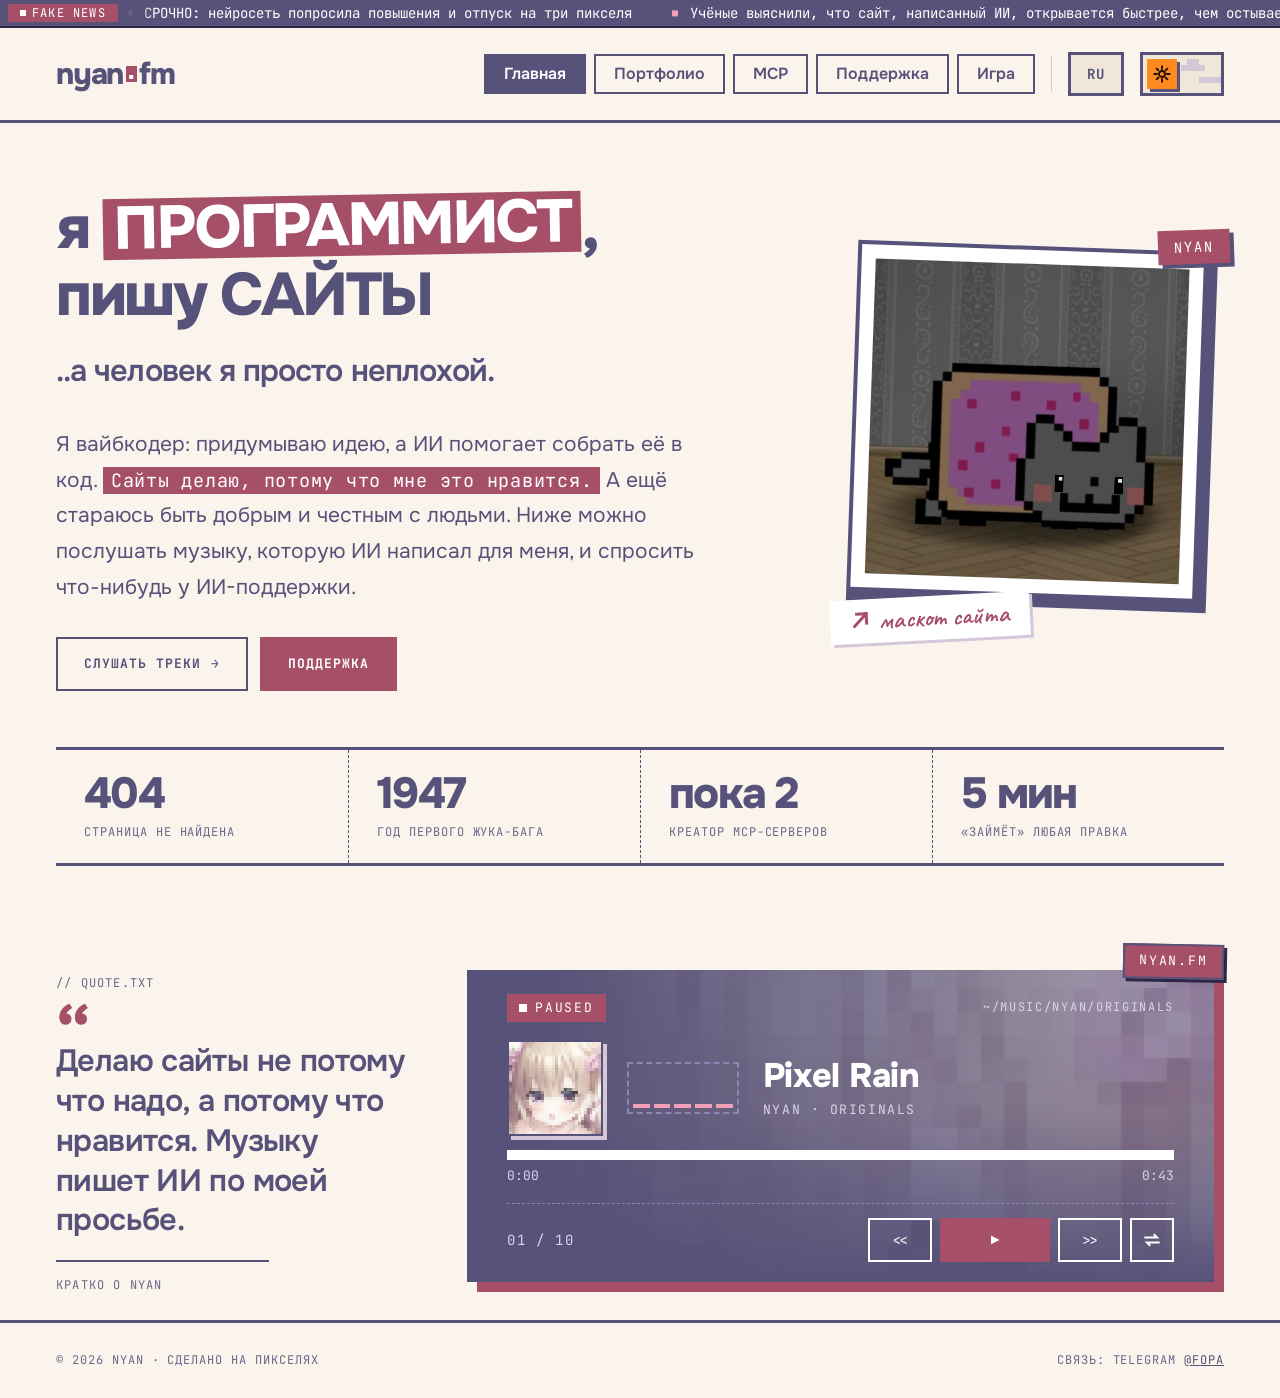
==== commit 0f6b1e11: "Mascot caption arrow: inline SVG (CSS mask failed on iOS Safari) Co-Authored-By: Claude Sonnet 5.5 <" ====
--- a/index.html
+++ b/index.html
@@ -73,7 +73,7 @@
           <img class="cat cat--open" src="cat-open.png" width="511" height="513" alt="Пиксельный кот на тосте с радугой, глаза открыты">
           <img class="cat cat--closed" src="cat-closed.png" width="511" height="513" alt="Пиксельный кот на тосте с радугой спит, глаза закрыты">
         </div>
-        <figcaption class="photo__cap">маскот сайта</figcaption>
+        <figcaption class="photo__cap"><svg class="photo__arr" viewBox="0 0 24 24" width="20" height="20" aria-hidden="true" focusable="false"><path d="M5 19 L19 5 M8 5 H19 V16" fill="none" stroke="currentColor" stroke-width="3.5" stroke-linecap="square"/></svg>маскот сайта</figcaption>
       </figure>
     </section>
 
--- a/style.css
+++ b/style.css
@@ -159,7 +159,7 @@
 :root[data-theme="dark"] .cat--closed { display: block !important; }
 .photo__tag { position: absolute; top: -8px; right: -6px; z-index: 2; background: var(--pink); color: var(--on-pink); font-family: var(--mono); font-size: 14px; letter-spacing: .14em; padding: 6px 16px; box-shadow: 4px 4px 0 var(--line); transform: rotate(-2deg); }
 .photo__cap { position: absolute; left: -14px; bottom: 8px; z-index: 2; background: var(--paper); color: var(--pink-t); font-family: "Caveat", cursive; font-weight: 600; font-size: 26px; line-height: 1; padding: 9px 20px; box-shadow: 3px 3px 0 var(--line-d); transform: rotate(-3deg); }
-.photo__cap::before { content: ""; display: inline-block; width: .8em; height: .8em; margin-right: 8px; background: currentColor; vertical-align: -.02em; -webkit-mask: url("data:image/svg+xml,%3Csvg xmlns='http://www.w3.org/2000/svg' viewBox='0 0 24 24'%3E%3Cpath d='M5 19 L19 5 M8 5 H19 V16' stroke='black' stroke-width='3.5' fill='none' stroke-linecap='square'/%3E%3C/svg%3E") center / contain no-repeat; mask: url("data:image/svg+xml,%3Csvg xmlns='http://www.w3.org/2000/svg' viewBox='0 0 24 24'%3E%3Cpath d='M5 19 L19 5 M8 5 H19 V16' stroke='black' stroke-width='3.5' fill='none' stroke-linecap='square'/%3E%3C/svg%3E") center / contain no-repeat; }
+.photo__arr { display: inline-block; width: .8em; height: .8em; margin-right: 8px; vertical-align: -.02em; }
 
 /* тёмная тема: нейтральные серые вместо сиреневых тонов */
 :root[data-theme="dark"] .term { background: #48484d; border-color: #8e8e94; }
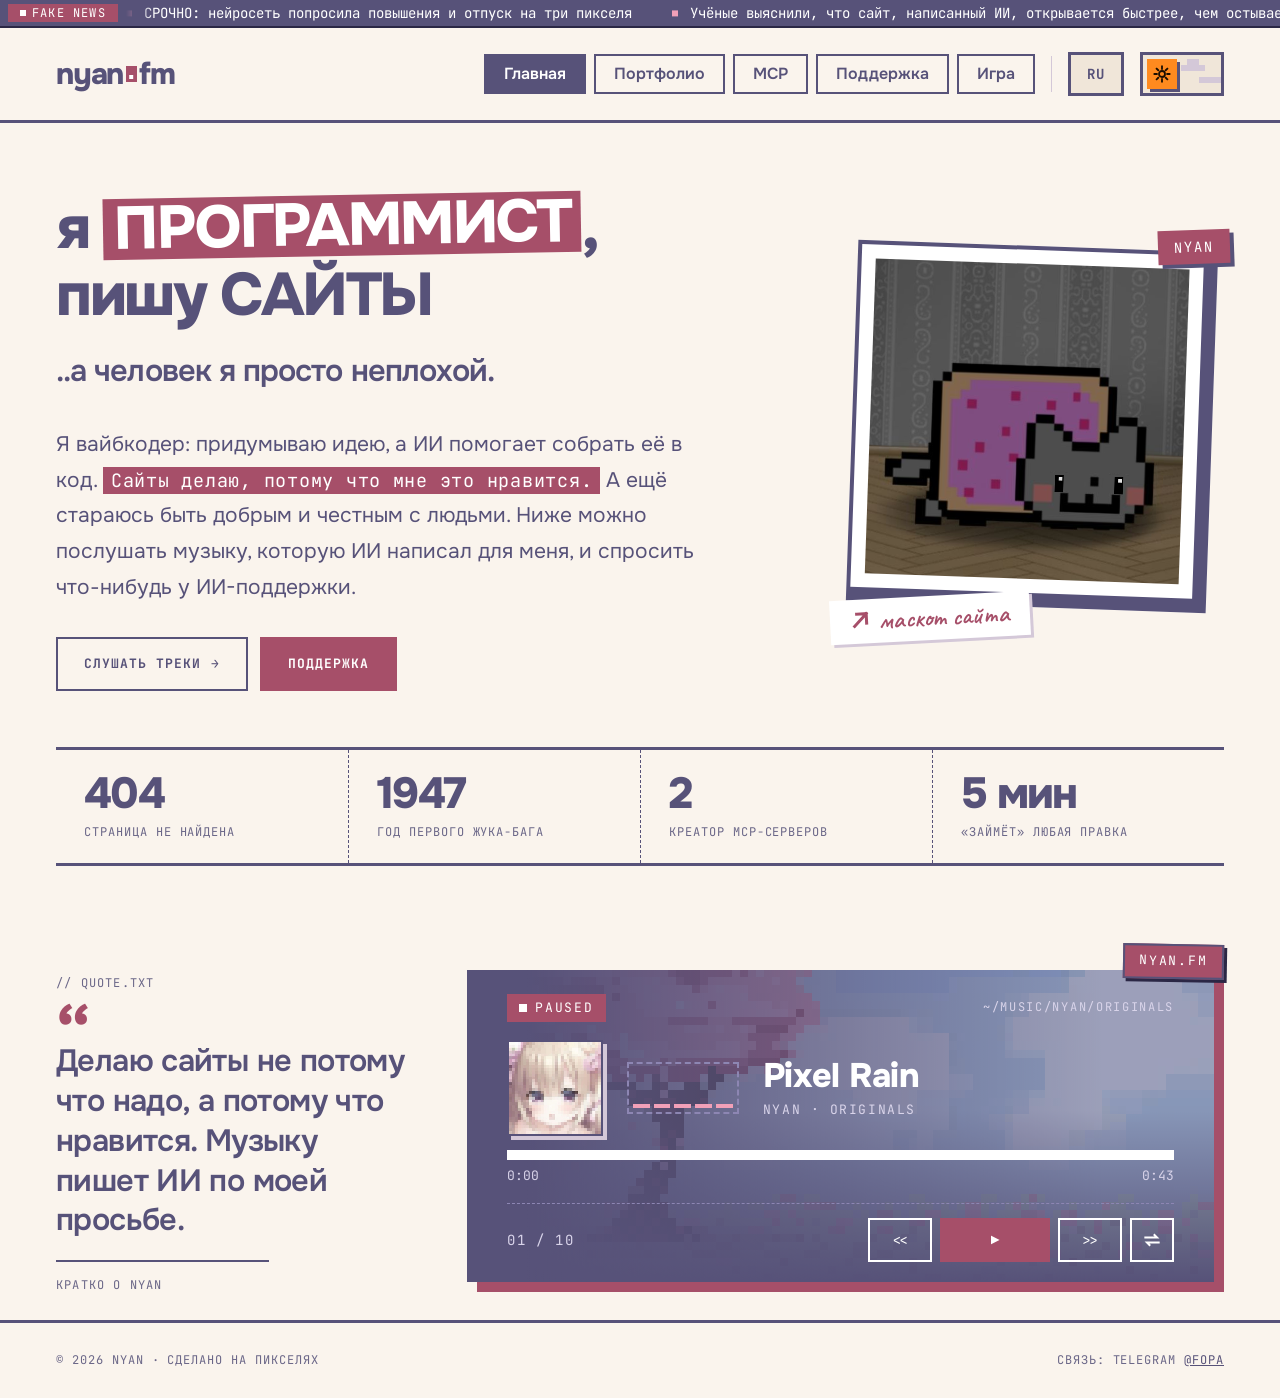
==== commit 30643d9e: "Burger menu plasma animation, track window backgrounds, player scenes, perf fixes - burger: glitch l" ====
--- a/index.html
+++ b/index.html
@@ -38,8 +38,9 @@
 
   <header class="top">
     <div class="wrap top__in">
-      <a class="logo" href="#top" aria-label="NYAN, на главную">nyan<i class="logo__dot" aria-hidden="true"></i>fm</a>
+      <a class="logo" href="#top" aria-label="NYAN, на главную">n<span class="logo__y">y</span>an<i class="logo__dot" aria-hidden="true"></i>fm</a>
       <div class="top__right" id="topMenu">
+        <div class="top__art" aria-hidden="true"></div>
         <nav class="nav" aria-label="Разделы">
           <a class="nav__a is-active" href="#top">Главная</a>
           <a class="nav__a" href="#/portfolio">Портфолио</a>
@@ -80,7 +81,7 @@
     <div class="stats" role="list">
       <div class="stat" role="listitem"><b>404</b><span>страница не найдена</span></div>
       <div class="stat" role="listitem"><b>1947</b><span>год первого жука-бага</span></div>
-      <div class="stat" role="listitem"><b>пока 2</b><span>креатор MCP-серверов</span></div>
+      <div class="stat" role="listitem"><b>2</b><span>креатор MCP-серверов</span></div>
       <div class="stat" role="listitem"><b>5 мин</b><span>«займёт» любая правка</span></div>
     </div>
 
@@ -270,8 +271,11 @@
       </div>
       <ol class="tmenu__list" id="tmenuList"></ol>
       <section class="tdet" id="tdet" hidden aria-label="Плеер трека">
+        <button class="tmenu__x tdet__bgb tdet__bgb--prev" id="tdetBgPrev" type="button" aria-label="Предыдущий фон" title="Предыдущий фон">&lt;</button>
+        <button class="tmenu__x tdet__bgb tdet__bgb--next" id="tdetBgNext" type="button" aria-label="Следующий фон" title="Следующий фон">&gt;</button>
+        <span class="tdet__bgname" id="tdetBgName" aria-live="polite"></span>
         <img class="tdet__art" id="tdetArt" src="img/tracks/a1.png" width="256" height="256" alt="">
-        <div class="tdet__meta"><span class="tdet__n" id="tdetN">01</span><b class="tdet__t" id="tdetT"></b><span class="tdet__m" id="tdetM"></span></div>
+        <div class="tdet__meta"><span class="tdet__n" id="tdetN">01</span><b class="tdet__t" id="tdetT"></b></div>
         <div class="tdet__bar" id="tdetBar" role="slider" tabindex="0" aria-label="Перемотка" aria-valuemin="0" aria-valuemax="100" aria-valuenow="0"><div class="tdet__fill" id="tdetFill"></div></div>
         <div class="tdet__times"><span id="tdetCur">0:00</span><span id="tdetTot">0:00</span></div>
         <div class="tdet__ctl">
@@ -310,15 +314,16 @@
   <script src="tracks-data.js"></script>
   <script src="script.js"></script>
   <script src="tracks-menu.js"></script>
-  <script src="game/three.min.js"></script>
-  <script src="game/logic.js"></script>
-  <script src="game/engine.js"></script>
-  <script src="game/audio.js"></script>
-  <script src="game/world.js"></script>
-  <script src="game/bosses.js"></script>
-  <script src="game/play.js"></script>
-  <script src="game/lobby.js"></script>
-  <script src="game/intro3d.js"></script>
-  <script src="game/intro.js"></script>
+  <script src="burger-fx.js"></script>
+  <script defer src="game/three.min.js"></script>
+  <script defer src="game/logic.js"></script>
+  <script defer src="game/engine.js"></script>
+  <script defer src="game/audio.js"></script>
+  <script defer src="game/world.js"></script>
+  <script defer src="game/bosses.js"></script>
+  <script defer src="game/play.js"></script>
+  <script defer src="game/lobby.js"></script>
+  <script defer src="game/intro3d.js"></script>
+  <script defer src="game/intro.js"></script>
 </body>
 </html>
--- a/style.css
+++ b/style.css
@@ -75,6 +75,7 @@
 .logo { display: inline-flex; align-items: center; font-weight: 800; font-size: 30px; letter-spacing: -0.04em; color: var(--text); text-decoration: none; line-height: 1; }
 .logo__dot { position: relative; background: var(--pink); width: .38em; height: .56em; margin: 0 .08em; display: inline-block; }
 .logo__dot::after { content: ""; position: absolute; left: 50%; bottom: .12em; width: .12em; height: .12em; background: var(--on-pink); transform: translateX(-50%); }
+.top__art { display: none; }
 .nav { display: flex; gap: 8px; flex-wrap: wrap; justify-content: flex-end; }
 .nav__a { font-family: var(--sans); font-weight: 600; font-size: 16px; letter-spacing: 0; color: var(--text); text-decoration: none; border: 2px solid var(--line); padding: 8px 18px; line-height: 1.2; transition: background .1s, color .1s; }
 .nav__a:hover { background: var(--bg2); }
@@ -267,10 +268,11 @@
 .quote__mark { display: block; font-size: 64px; line-height: .6; color: var(--pink-t); font-weight: 800; height: 28px; }
 .quote__line { width: 60%; border-top: 2px solid var(--line); margin-bottom: 14px; }
 .player { padding: 24px 40px 20px; margin-right: 10px; }
-.player__bg { position: absolute; inset: 0; z-index: 0; overflow: hidden; pointer-events: none; background: center 28% / cover no-repeat; image-rendering: pixelated; opacity: .42; }
+.player__bg { position: absolute; inset: 0; z-index: 0; overflow: hidden; pointer-events: none; background: center bottom / cover no-repeat; image-rendering: pixelated; opacity: .5; }
+.mini__bg { image-rendering: auto; }
 .player__bg::after { content: ""; position: absolute; inset: 0; background: linear-gradient(90deg, var(--block) 8%, rgba(0, 0, 0, 0) 85%), linear-gradient(0deg, var(--block) 0%, rgba(0, 0, 0, 0) 55%); }
 .player__bg.is-new { animation: bgin .6s steps(6) 1; }
-@keyframes bgin { from { opacity: 0; } to { opacity: .42; } }
+@keyframes bgin { from { opacity: 0; } to { opacity: .5; } }
 .player > :not(.player__bg):not(.stamp) { position: relative; z-index: 1; }
 @media (prefers-reduced-motion: reduce) { .player__bg.is-new { animation: none; } }
 .player__top { display: flex; justify-content: space-between; align-items: center; gap: 12px; flex-wrap: wrap; font-family: var(--mono); }
@@ -379,7 +381,11 @@
     visibility: hidden; opacity: 0; transform: translateY(-12px); transition: opacity .22s ease, transform .22s steps(5), visibility 0s linear .22s; }
   .top.is-open .top__right { visibility: visible; opacity: 1; transform: none; transition-delay: 0s; }
   .top__sep { display: none; }
-  .nav { grid-column: 1 / -1; display: grid; gap: 8px; }
+  /* пиксельный арт слева от кнопок: занимает пустую половину панели; фон грузится только когда панель показана */
+  .top__art { display: block; grid-column: 1 / -1; grid-row: 1; justify-self: start; align-self: center; width: min(calc(100% - var(--navw) - 14px), 230px); aspect-ratio: 5 / 6; background: var(--bg) url("img/menu-art-light.png") 15% 30% / cover no-repeat; border: 2px solid var(--line); box-shadow: 4px 4px 0 var(--line-d); opacity: 0; transform: translateY(8px); transition: opacity .25s ease, transform .25s steps(4); }
+  .top.is-open .top__art { opacity: 1; transform: none; transition-delay: .12s; }
+  .top__right { --navw: clamp(150px, 55%, 192px); }
+  .nav { grid-column: 1 / -1; grid-row: 1; width: var(--navw); justify-self: end; display: grid; gap: 8px; }
   .nav__a { display: block; padding: 13px 16px; font-size: 18px; opacity: 0; transform: translateX(-16px); transition: opacity .2s ease, transform .22s steps(4), background .12s; }
   .top.is-open .nav__a { opacity: 1; transform: none; transition-delay: calc(var(--i, 0) * 45ms + 70ms); }
   .nav__a:nth-child(1) { --i: 0; } .nav__a:nth-child(2) { --i: 1; } .nav__a:nth-child(3) { --i: 2; } .nav__a:nth-child(4) { --i: 3; } .nav__a:nth-child(5) { --i: 4; }
@@ -434,10 +440,40 @@
   .mini__btn--main { min-width: 40px; }
   .mini__close { width: 28px; height: 28px; margin-left: 0; }
 }
+@media (max-width: 400px) { .nav__a { padding: 12px 10px; font-size: 16px; } }
 @media (prefers-reduced-motion: reduce) {
-  .top__right, .nav__a, .burger span { transition: none !important; }
+  .top__right, .nav__a, .burger span, .top__art { transition: none !important; }
   .burger span, .burger::before, .burger::after { animation: none !important; }
   html { scroll-behavior: auto; }
   .dot { animation: none; }
   .btn, .hbtn { transition: none; }
 }
+
+/* анимация открытия бургера: глитч логотипа, буква «y» синеет и течёт плазмой (burger-fx.js) */
+.logo__y { display: inline-block; }
+.logo.is-glitch { animation: nyanglitch .62s steps(1) 1; }
+.logo__y.is-melt { color: var(--fx-main); animation: nyanmelt .3s steps(2) infinite; }
+.top__fx { position: absolute; left: 0; top: 0; z-index: 40; pointer-events: none; image-rendering: pixelated; }
+@keyframes nyanglitch {
+  0% { transform: none; text-shadow: none; }
+  7% { transform: translate(-3px, 1px) skewX(-8deg); text-shadow: 3px 0 #3ec8d8, -3px 0 #ec6a9d; }
+  14% { transform: translate(4px, -1px); text-shadow: -4px 0 #3ec8d8, 4px 0 #ec6a9d; opacity: .5; }
+  21% { transform: none; text-shadow: none; opacity: 1; }
+  30% { transform: translate(2px, 2px) skewX(6deg); text-shadow: 2px 0 #3ec8d8, -2px 0 #ec6a9d; }
+  38% { transform: translate(-5px, 0); text-shadow: 5px 0 #3ec8d8; opacity: .3; }
+  44% { transform: translate(-5px, 0); text-shadow: 5px 0 #3ec8d8; opacity: .3; }
+  52% { transform: none; text-shadow: none; opacity: 1; }
+  62% { transform: translate(3px, -2px) skewX(-10deg); text-shadow: -3px 0 #ec6a9d, 3px 0 #2d8cff; }
+  72% { transform: translate(-2px, 1px); text-shadow: 2px 0 #2d8cff; opacity: .6; }
+  82% { transform: translate(1px, 0); text-shadow: none; opacity: 1; }
+  100% { transform: none; text-shadow: none; opacity: 1; }
+}
+@keyframes nyanmelt { 0% { transform: translate(0, 0); } 50% { transform: translate(1px, 2px); } }
+@media (prefers-reduced-motion: reduce) { .logo.is-glitch, .logo__y.is-melt { animation: none; } }
+.top.is-fx .top__art { opacity: 0; transform: none; transition: none; box-shadow: none; }
+.top.is-open.is-revealing .top__art { transition: opacity 1.1s steps(9), transform .25s steps(4); }
+
+/* картинка и цвет плазмы в меню зависят от темы (рамка у обеих одна и та же, 5:6, лишнее обрезается): светлая — оранжевая картинка и розовая плазма, тёмная — голубая (burger-fx.js читает --fx-*) */
+:root { --fx-dark: #575279; --fx-main: #a64f69; --fx-light: #faf4ed; }   /* светлая тема: цвета точки логотипа */
+:root[data-theme="dark"] { --fx-dark: #073d68; --fx-main: #66c0f5; --fx-light: #faf4ed; }
+@media (max-width: 800px) { :root[data-theme="dark"] .top__art { background-image: url("img/menu-art.png"); background-position: 50% 15%; image-rendering: pixelated; } }
--- a/tracks-menu.css
+++ b/tracks-menu.css
@@ -10,13 +10,12 @@
 .tmenu__x:active { transform: translate(2px, 2px); box-shadow: 1px 1px 0 var(--line); }
 .tmenu__x:focus-visible, .tmenu__item:focus-visible { outline: 3px solid var(--orange); outline-offset: 2px; }
 .tmenu__list { list-style: none; margin: 0; padding: 12px; display: grid; gap: 8px; overflow-y: auto; overscroll-behavior: contain; }
-.tmenu__item { width: 100%; display: grid; grid-template-columns: 40px 32px 1fr auto 28px; align-items: center; gap: 10px; padding: 12px 10px; border: 2px solid var(--line); background: transparent; color: var(--text); font: inherit; text-align: left; text-transform: uppercase; letter-spacing: .06em; cursor: pointer; box-shadow: 4px 4px 0 var(--line-d); transition: transform .08s; }
+.tmenu__item { width: 100%; display: grid; grid-template-columns: 40px 32px 1fr 28px; align-items: center; gap: 10px; padding: 12px 10px; border: 2px solid var(--line); background: transparent; color: var(--text); font: inherit; text-align: left; text-transform: uppercase; letter-spacing: .06em; cursor: pointer; box-shadow: 4px 4px 0 var(--line-d); transition: transform .08s; }
 .tmenu__item:hover { transform: translate(-2px, -2px); box-shadow: 6px 6px 0 var(--line); }
 .tmenu__item:active { transform: translate(2px, 2px); box-shadow: 2px 2px 0 var(--line); }
 .tmenu__item[aria-current="true"] { background: var(--pink); border-color: var(--pink); color: var(--on-pink); box-shadow: 4px 4px 0 var(--line); }
 .tmenu__n { font-size: 13px; opacity: .8; }
 .tmenu__t { font-weight: 700; }
-.tmenu__m { font-size: 12px; opacity: .8; }
 .tmenu__eq { display: flex; align-items: flex-end; gap: 2px; height: 16px; visibility: hidden; }
 .tmenu__eq i { width: 4px; height: 40%; background: currentColor; }
 .tmenu__item.is-playing .tmenu__eq { visibility: visible; }
@@ -29,7 +28,7 @@
   .tmenu__item { transition: none; }
   .tmenu__item.is-playing .tmenu__eq i { animation: none; height: 70%; }
 }
-@media (max-width: 480px) { .tmenu__item { grid-template-columns: 40px 28px 1fr 24px; } .tmenu__m { display: none; } }
+@media (max-width: 480px) { .tmenu__item { grid-template-columns: 40px 28px 1fr 24px; } }
 
 /* миниатюра трека в списке */
 .tmenu__av { width: 40px; height: 40px; object-fit: cover; image-rendering: pixelated; border: 2px solid var(--line); background: var(--paper); }
@@ -74,3 +73,23 @@
   .tdet__rate { width: 100%; gap: 5px; flex-wrap: nowrap; }
   .tdet__rate .tmenu__x { flex: 1 1 0; min-width: 0; padding: 6px 0; text-align: center; font-size: 11px; }
 }
+
+/* фон окна трека: картинки в img/bg, переключается стрелками по бокам; текст получает обводку цвета окна, чтобы читаться на любой картинке */
+.tdet { position: relative; background-position: 50% 100%; background-repeat: no-repeat; image-rendering: pixelated; }
+/* картинки в целый масштаб пикселя (5/6/4 px), низ сцены прижат к низу окна, на узком экране обрезаются бока */
+.tdet[data-bg="city"] { background-size: 560px 485px; background-color: #122148; }
+.tdet[data-bg="forest"] { background-size: 560px 485px; background-color: #270e35; }
+.tdet[data-bg="sakura"] { background-size: 558px 486px; background-position: 12% 100%; background-color: #c5dff6; }
+.tdet[data-bg="retro"] { background-size: 560px 484px; background-color: #586bee; }
+.tdet--bg .tdet__meta, .tdet--bg .tdet__times span {
+  text-shadow: 2px 0 var(--paper), -2px 0 var(--paper), 0 2px var(--paper), 0 -2px var(--paper), 2px 2px var(--paper), -2px -2px var(--paper), 2px -2px var(--paper), -2px 2px var(--paper); opacity: 1; }
+.tdet--bg .tdet__times { margin-top: -4px; }
+.tdet--bg .tmenu__x:not(.tdet__play):not([aria-pressed="true"]) { background: var(--paper); }
+.tdet__bgb { position: absolute; top: 108px; width: 34px; padding: 10px 0; text-align: center; background: var(--paper); }
+.tdet__bgb--prev { left: 12px; }
+.tdet__bgb--next { right: 12px; }
+.tdet__bgname { position: absolute; top: 8px; left: 50%; transform: translateX(-50%); padding: 4px 10px; background: var(--paper); border: 2px solid var(--line); font: 700 11px var(--mono); text-transform: uppercase; letter-spacing: .06em; white-space: nowrap; pointer-events: none; opacity: 0; transition: opacity .15s steps(3); }
+.tdet__bgname.is-on { opacity: 1; }
+@media (max-width: 600px) { .tdet__bgb { top: 60px; width: 30px; padding: 8px 0; left: auto; right: auto; } .tdet__bgb--prev { left: 8px; } .tdet__bgb--next { right: 8px; } }
+@media (max-height: 640px) { .tdet__bgb { top: 52px; } }
+@media (prefers-reduced-motion: reduce) { .tdet__bgname { transition: none; } }
